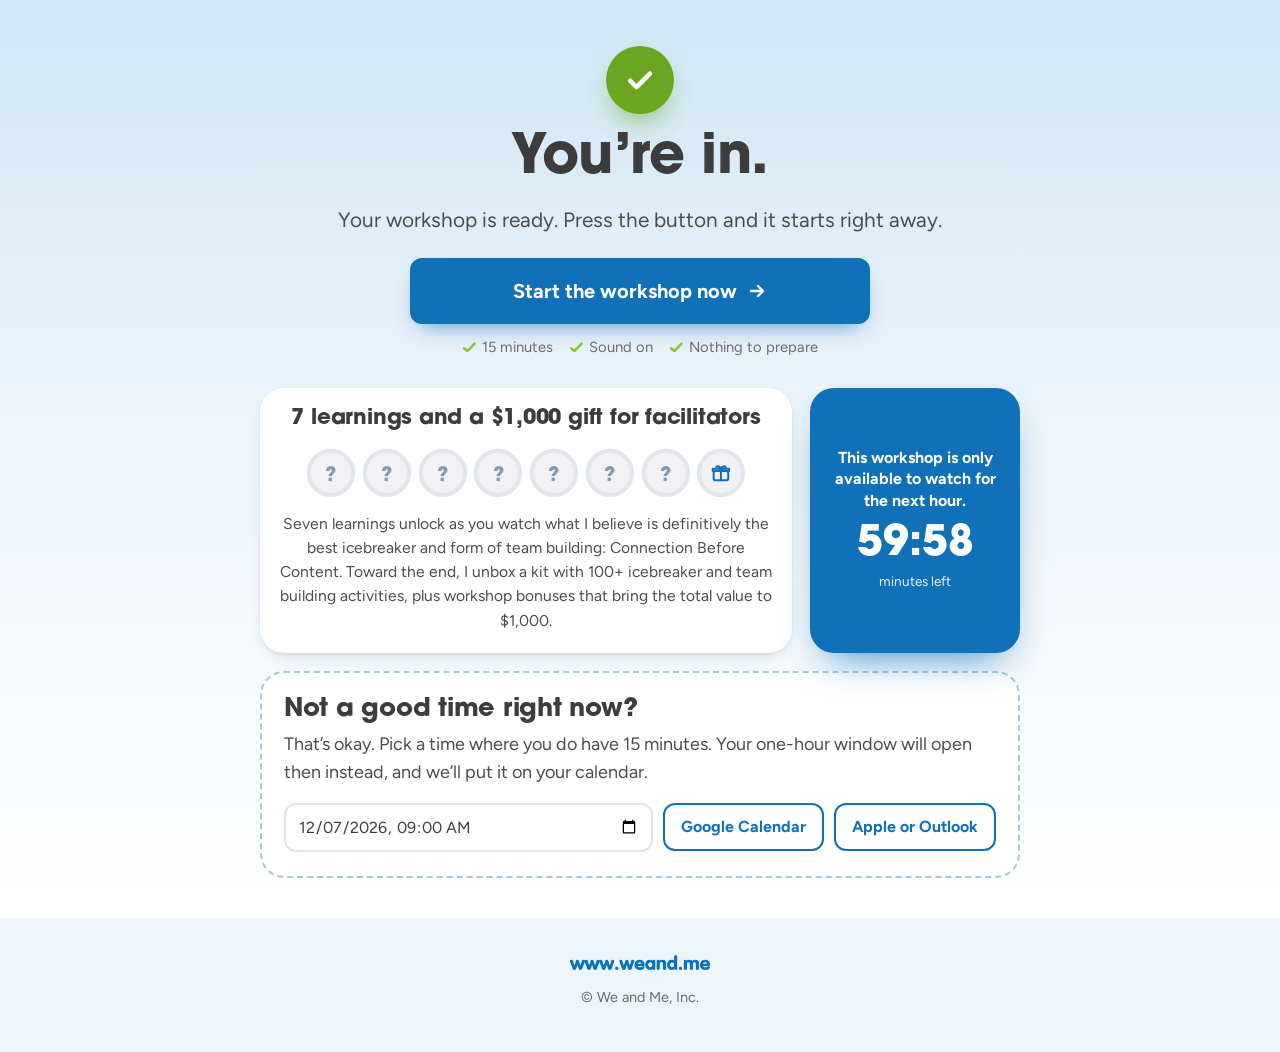
==== confirm.html @ 62248fbf "Bonus timer hidden on page until 11:10; countdown in order panel; confirm copy to $1,000" ====
<!doctype html>
<html lang="en">
<head>
<meta charset="utf-8">
<meta name="viewport" content="width=device-width,initial-scale=1,viewport-fit=cover">
<meta name="robots" content="noindex">
<title>You’re in: Connection Before Content</title>
<link rel="icon" href="assets/master-green-sm.png">
<link rel="preconnect" href="https://fonts.googleapis.com">
<link rel="preconnect" href="https://fonts.gstatic.com" crossorigin>
<link href="https://fonts.googleapis.com/css2?family=Figtree:wght@400;700&display=swap" rel="stylesheet">
<link rel="stylesheet" href="assets/style.css">
</head>
<body>
<div class="watch-bg" style="min-height:100vh">
  <main class="wrap" style="padding-top:36px">
    <div class="confirm">
      <div class="tick"><svg viewBox="0 0 24 24" fill="none" aria-hidden="true"><path d="M5 12.5l4.5 4.5L19 7.5" stroke="#fff" stroke-width="3.2" stroke-linecap="round" stroke-linejoin="round"/></svg></div>
      <h1 id="hi">You’re in.</h1>
      <p class="lede">Your workshop is ready. Press the button and it starts right away.</p>

      <a class="btn big" id="go" href="watch.html">Start the workshop now
        <svg viewBox="0 0 20 20" fill="none" aria-hidden="true"><path d="M4 10h11M11 5l5 5-5 5" stroke="#fff" stroke-width="2.4" stroke-linecap="round" stroke-linejoin="round"/></svg>
      </a>
      <p class="fine" style="justify-content:center">
        <span><img src="assets/plain-green-Checkmark.svg" alt="">15 minutes</span>
        <span><img src="assets/plain-green-Checkmark.svg" alt="">Sound on</span>
        <span><img src="assets/plain-green-Checkmark.svg" alt="">Nothing to prepare</span>
      </p>

      <div class="duo">
      <div class="lpreview">
        <h3>7 learnings and a $1,000 gift for facilitators</h3>
        <div class="licons gifted" aria-hidden="true"><span class="li mystery"><svg class="ring" viewBox="0 0 36 36" aria-hidden="true"><circle cx="18" cy="18" r="16"/></svg><span class="glyph">?</span></span><span class="li mystery"><svg class="ring" viewBox="0 0 36 36" aria-hidden="true"><circle cx="18" cy="18" r="16"/></svg><span class="glyph">?</span></span><span class="li mystery"><svg class="ring" viewBox="0 0 36 36" aria-hidden="true"><circle cx="18" cy="18" r="16"/></svg><span class="glyph">?</span></span><span class="li mystery"><svg class="ring" viewBox="0 0 36 36" aria-hidden="true"><circle cx="18" cy="18" r="16"/></svg><span class="glyph">?</span></span><span class="li mystery"><svg class="ring" viewBox="0 0 36 36" aria-hidden="true"><circle cx="18" cy="18" r="16"/></svg><span class="glyph">?</span></span><span class="li mystery"><svg class="ring" viewBox="0 0 36 36" aria-hidden="true"><circle cx="18" cy="18" r="16"/></svg><span class="glyph">?</span></span><span class="li mystery"><svg class="ring" viewBox="0 0 36 36" aria-hidden="true"><circle cx="18" cy="18" r="16"/></svg><span class="glyph">?</span></span><span class="li gift"><svg class="ring" viewBox="0 0 36 36" aria-hidden="true"><circle cx="18" cy="18" r="16"/></svg><span class="glyph"><svg viewBox="0 0 24 24" fill="none" stroke="currentColor" stroke-width="2.2" stroke-linecap="round" stroke-linejoin="round" aria-hidden="true"><rect x="4" y="10" width="16" height="10" rx="2"/><path d="M3 7.5h18V10H3zM12 7.5V20M12 7.5C10.5 4 7 4 7 6s3 1.5 5 1.5M12 7.5c1.5-3.5 5-3.5 5-1.5s-3 1.5-5 1.5"/></svg></span></span></div>
        <p>Seven learnings unlock as you watch what I believe is definitively the best icebreaker and form of team building: Connection Before Content. Toward the end, I unbox a kit with 100+ icebreaker and team building activities, plus workshop bonuses that bring the total value to $1,000.</p>
      </div>

      <div class="window" id="window">
        <p id="winText">This workshop is only available to watch for the next hour.</p>
        <div class="clock" aria-live="off"><span data-count="watch">60:00</span><small>minutes left</small></div>
      </div>
      </div>

      <div class="later">
        <h3>Not a good time right now?</h3>
        <p>That’s okay. Pick a time where you do have 15 minutes. Your one-hour window will open then instead, and we’ll put it on your calendar.</p>
        <div class="later-row">
          <label for="when" style="position:absolute;width:1px;height:1px;overflow:hidden;clip:rect(0 0 0 0)">When do you want to watch?</label>
          <input id="when" type="datetime-local">
          <a class="btn ghost" id="gcal" target="_blank" rel="noopener" href="#">Google Calendar</a>
          <a class="btn ghost" id="ics" href="#" download="connection-before-content-workshop.ics">Apple or Outlook</a>
        </div>
        <p class="saved" id="saved" hidden></p>
      </div>
    </div>
  </main>
  <footer>
    <img class="url" src="assets/url-blue.png" alt="www.weand.me">
    <p>© We and Me, Inc.</p>
  </footer>
</div>

<script src="assets/config.js"></script>
<script src="assets/funnel.js"></script>
<script>
(function(){
  var LS = WS.LS, $ = function(id){ return document.getElementById(id); };
  if(!LS.get('ws_registered')) LS.set('ws_registered', String(Date.now()));   // someone landed here directly
  var name = LS.get('ws_name');
  if(name) $('hi').textContent = 'You’re in, ' + name.slice(0, 24) + '.';
  var watchUrl = new URL('watch.html' + location.search, location.href).href;
  $('go').href = 'watch.html' + location.search;

  WS.countdown('watch');
  function paintWindow(){
    var start = parseInt(LS.get('ws_window') || '0', 10);
    if(start && start > Date.now()){
      $('winText').textContent = 'Your one-hour window opens ' + new Date(start).toLocaleString([], {weekday:'long', hour:'numeric', minute:'2-digit'}) + '.';
      document.querySelector('#window .clock').hidden = true;
    } else { $('winText').textContent = 'This workshop is only available to watch for the next hour.'; document.querySelector('#window .clock').hidden = false; }
  }
  paintWindow();

  var when = $('when');
  var d = new Date(); d.setDate(d.getDate() + 1); d.setHours(9, 0, 0, 0);
  function local(dt){ var p = function(n){ return ('0' + n).slice(-2); }; return dt.getFullYear() + '-' + p(dt.getMonth() + 1) + '-' + p(dt.getDate()) + 'T' + p(dt.getHours()) + ':' + p(dt.getMinutes()); }
  function utc(dt){ return dt.toISOString().replace(/[-:]/g, '').replace(/\.\d{3}/, ''); }
  when.value = local(d); when.min = local(new Date());
  var title = 'Watch: Connection Before Content workshop (15 min)';
  var details = 'Your free workshop with Chad Littlefield. It’s open for one hour from this time. Press play here: ' + watchUrl;
  function pick(){ var s = new Date(when.value); return isNaN(s) ? d : s; }
  function build(){
    var s = pick(), e = new Date(s.getTime() + 20 * 60000);
    $('gcal').href = 'https://calendar.google.com/calendar/render?action=TEMPLATE&text=' + encodeURIComponent(title) + '&details=' + encodeURIComponent(details) + '&dates=' + utc(s) + '/' + utc(e);
    var ics = ['BEGIN:VCALENDAR', 'VERSION:2.0', 'PRODID:-//We and Me//Workshop//EN', 'BEGIN:VEVENT', 'UID:' + Date.now() + '@workshop.weand.me', 'DTSTAMP:' + utc(new Date()), 'DTSTART:' + utc(s), 'DTEND:' + utc(e), 'SUMMARY:' + title, 'DESCRIPTION:' + details, 'URL:' + watchUrl, 'BEGIN:VALARM', 'TRIGGER:-PT5M', 'ACTION:DISPLAY', 'DESCRIPTION:Workshop', 'END:VALARM', 'END:VEVENT', 'END:VCALENDAR'].join('\r\n');
    $('ics').href = 'data:text/calendar;charset=utf-8,' + encodeURIComponent(ics);
  }
  // choosing a calendar time moves the one-hour window to that time
  function save(){
    var s = pick(); if(s.getTime() <= Date.now()) return;
    LS.set('ws_window', String(s.getTime())); paintWindow();
    $('saved').hidden = false; $('saved').textContent = 'Saved. Your workshop will be open for one hour starting ' + s.toLocaleString([], {weekday:'long', month:'short', day:'numeric', hour:'numeric', minute:'2-digit'}) + '.';
    WS.track('ScheduledLater');
  }
  when.addEventListener('input', build); build();
  $('gcal').addEventListener('click', save); $('ics').addEventListener('click', save);
  WS.track('CompleteRegistration');
})();
</script>
</body>
</html>
---- assets/style.css ----
@font-face{font-family:"ITC Avant Garde Gothic Pro";src:local("ITC Avant Garde Gothic Pro Bold"),local("ITCAvantGardePro-Bold"),url("avantgardebold.woff2") format("woff2");font-weight:700;font-display:swap}

:root{
  --blue:#1071B9;--blue-dark:#0C5C98;--green:#8CC640;--green-dark:#6BA51F;--purple:#903F97;--sky:#58ABDC;
  --ink:#3C3C3C;--text:#4C4C50;--pale-blue:#EDF4FA;--pale-green:#F6FAF0;--pale-purple:#F6F0F7;--pale-gray:#F2F1F3;
  --line:#DCE6EF;--white:#fff;
  --head:"ITC Avant Garde Gothic Pro","Avant Garde","Century Gothic",Figtree,sans-serif;
  --body:Figtree,system-ui,-apple-system,"Segoe UI",sans-serif;
  --r-card:24px;--r-btn:12px;
  --shadow:0 18px 40px -18px rgba(16,65,110,.35),0 2px 6px rgba(16,65,110,.08);
  --shadow-sm:0 8px 20px -12px rgba(16,65,110,.35),0 1px 3px rgba(16,65,110,.08);
}
*{box-sizing:border-box}
html{scroll-behavior:smooth;-webkit-text-size-adjust:100%}
body{margin:0;background:#fff;color:var(--text);font-family:var(--body);font-size:18px;line-height:1.55;-webkit-font-smoothing:antialiased;overflow-x:hidden}
img{max-width:100%;display:block}
h1,h2,h3,h4{font-family:var(--head);font-weight:700;color:var(--ink);margin:0;line-height:1.08;letter-spacing:-.01em;text-wrap:balance}
h1{font-size:clamp(2.1rem,5.4vw,3.5rem)}
h2{font-size:clamp(1.8rem,4vw,2.75rem)}
h3{font-size:clamp(1.3rem,2.4vw,1.6rem)}
p{margin:0}
a{color:var(--blue);font-weight:700}
.wrap{width:100%;max-width:1120px;margin:0 auto;padding:0 20px}
.narrow{max-width:760px}
.sub{font-weight:700;color:var(--green-dark);font-size:1.15rem}
.lede{font-size:clamp(1.1rem,1.9vw,1.3rem);line-height:1.5}
.center{text-align:center}
section{padding:72px 0}
@media(max-width:700px){section{padding:52px 0}}

/* top bar */
.top{display:flex;align-items:center;justify-content:space-between;padding:16px 20px;max-width:1120px;margin:0 auto}
.top img.logo{width:58px;height:58px;filter:drop-shadow(0 4px 8px rgba(16,65,110,.25))}
.pill{display:inline-flex;align-items:center;gap:8px;background:#fff;border:2px solid var(--line);border-radius:999px;padding:6px 14px;font-weight:700;font-size:.92rem;color:var(--ink)}
.pill i{width:9px;height:9px;border-radius:50%;background:var(--green);display:block}

/* buttons */
.btn{display:inline-flex;align-items:center;justify-content:center;gap:10px;font-family:var(--body);font-weight:700;font-size:1.12rem;line-height:1.2;color:#fff;background:var(--blue);border:2px solid var(--blue);border-radius:var(--r-btn);padding:16px 26px;cursor:pointer;text-decoration:none;transition:transform .15s ease,box-shadow .15s ease,background .15s ease;box-shadow:0 10px 22px -10px rgba(16,113,185,.75)}
.btn:hover{background:var(--blue-dark);border-color:var(--blue-dark);transform:translateY(-2px)}
.btn:focus-visible,input:focus-visible,button:focus-visible,summary:focus-visible,a:focus-visible{outline:3px solid var(--sky);outline-offset:3px}
.btn.green{background:var(--green-dark);border-color:var(--green-dark);box-shadow:0 10px 22px -10px rgba(107,165,31,.8)}
.btn.green:hover{background:#5C9019;border-color:#5C9019}
.btn.big{font-size:1.25rem;padding:19px 30px;width:100%}
.btn svg{width:20px;height:20px;flex:none}

/* hero */
.hero{background:linear-gradient(180deg,#CFE6F5 0%,var(--pale-blue) 46%,#fff 100%);padding:0 0 64px;position:relative}
.hero-grid{display:grid;grid-template-columns:1.05fr .95fr;gap:48px;align-items:center;padding-top:28px}
.hero h1 .u{position:relative;white-space:nowrap}
.hero h1 .u::after{content:"";position:absolute;left:-2%;right:-2%;bottom:-.08em;height:.2em;background:url("Single_underline.svg") center/100% 100% no-repeat}
.hero .lede{margin-top:20px;max-width:34em}
.form-card{margin-top:26px;background:#fff;border-radius:var(--r-card);padding:20px;box-shadow:var(--shadow);max-width:520px}
.form-card form{display:grid;gap:12px}
.form-card label{position:absolute;width:1px;height:1px;overflow:hidden;clip:rect(0 0 0 0)}
.form-card input{width:100%;font:400 1.08rem var(--body);color:var(--ink);padding:15px 16px;border:2px solid var(--line);border-radius:var(--r-btn);background:#fff}
.form-card input::placeholder{color:#8A8D94}
.form-card input:focus{border-color:var(--blue);outline:none}
.fine{font-size:.92rem;color:#6A6C73;margin-top:12px;display:flex;flex-wrap:wrap;gap:6px 16px}
.fine span{display:inline-flex;align-items:center;gap:6px}
.fine img{width:14px;height:11px}
.err{color:#B3261E;font-weight:700;font-size:.95rem;min-height:0}

/* hero art */
.art{position:relative;min-height:500px}
.thumb{position:absolute;left:4%;right:6%;top:10px;border-radius:var(--r-card);overflow:hidden;box-shadow:var(--shadow);transform:rotate(-2deg);background:#000;border:6px solid #fff;cursor:pointer;padding:0;display:block;width:90%}
.thumb img{width:100%;aspect-ratio:16/9;object-fit:cover}
.thumb .play{position:absolute;inset:0;margin:auto;width:84px;height:84px;border-radius:50%;background:#fff;display:grid;place-items:center;box-shadow:0 10px 30px rgba(0,0,0,.35)}
.thumb .play::before{content:"";border-left:26px solid var(--blue);border-top:16px solid transparent;border-bottom:16px solid transparent;margin-left:7px}
.thumb .len{position:absolute;right:12px;bottom:12px;background:rgba(0,0,0,.78);color:#fff;font-weight:700;font-size:.85rem;padding:3px 9px;border-radius:8px}
.qcard{position:absolute;width:168px;aspect-ratio:5/7;border-radius:18px;color:#fff;padding:18px 16px;font-family:var(--head);font-weight:700;font-size:.98rem;line-height:1.18;box-shadow:var(--shadow);display:flex;flex-direction:column;justify-content:space-between;transition:transform .35s cubic-bezier(.2,.8,.2,1)}
.qcard small{font-family:var(--body);font-size:.68rem;font-weight:700;opacity:.9}
.qcard.blue{background:var(--blue)}.qcard.green{background:var(--green-dark)}.qcard.purple{background:var(--purple)}
.qcard.c1{left:2%;bottom:0;transform:rotate(-9deg)}
.qcard.c2{left:33%;bottom:-22px;transform:rotate(3deg)}
.qcard.c3{right:3%;bottom:6px;transform:rotate(11deg)}
.art:hover .qcard.c1{transform:rotate(-13deg) translate(-8px,-10px)}
.art:hover .qcard.c2{transform:rotate(2deg) translateY(-16px)}
.art:hover .qcard.c3{transform:rotate(15deg) translate(8px,-10px)}
.stars{position:absolute;right:2%;top:0;width:54px}
@media(max-width:900px){
  .hero-grid{grid-template-columns:1fr;gap:28px;padding-top:8px}
  .art{min-height:0;height:auto;padding-bottom:86%;margin-bottom:18px}
  .thumb{top:0;left:3%;width:94%}
  .qcard{width:29%;font-size:clamp(.62rem,2.6vw,.95rem);padding:10px;border-radius:12px}
  .qcard small{font-size:.5rem}
  .qcard.c1{left:1%}.qcard.c2{left:35%;bottom:-10px}.qcard.c3{right:1%}
  .stars{display:none}
}

/* logos */
.logos{padding:34px 0 10px}
.logos p{font-weight:700;color:var(--ink);text-align:center;font-size:1rem}
.logo-row{display:flex;flex-wrap:wrap;justify-content:center;align-items:center;gap:20px 40px;margin-top:20px}
.logo-row img{height:34px;width:auto;filter:grayscale(1);opacity:.62}
@media(max-width:700px){.logo-row{gap:16px 26px}.logo-row img{height:24px}}

/* big color cards */
.cards3{display:grid;grid-template-columns:repeat(3,1fr);gap:22px;margin-top:36px}
.bigcard{border-radius:var(--r-card);padding:30px 26px 32px;color:#fff;box-shadow:var(--shadow-sm);position:relative;transition:transform .25s ease}
.bigcard:hover{transform:translateY(-6px) rotate(-.6deg)}
.bigcard.blue{background:var(--blue)}.bigcard.green{background:var(--green-dark)}.bigcard.purple{background:var(--purple)}
.bigcard .lab{display:inline-block;font-weight:700;font-size:.9rem;background:rgba(255,255,255,.2);border-radius:999px;padding:4px 12px;margin-bottom:18px}
.bigcard h3{color:#fff;margin-bottom:10px}
.bigcard p{color:#fff;font-size:1.05rem}
@media(max-width:820px){.cards3{grid-template-columns:1fr}}

/* about */
.about{background:var(--pale-blue)}
.about-grid{display:grid;grid-template-columns:.9fr 1.1fr;gap:44px;align-items:center}
.about-grid .photo{border-radius:var(--r-card);overflow:hidden;box-shadow:var(--shadow);transform:rotate(-1.5deg);border:6px solid #fff}
.about-grid .photo img{width:100%;aspect-ratio:4/3;object-fit:cover}
.about p+p{margin-top:14px}
.stat-row{display:flex;flex-wrap:wrap;gap:12px;margin-top:22px}
.stat{background:#fff;border-radius:16px;padding:12px 16px;box-shadow:var(--shadow-sm);font-size:.98rem;line-height:1.3}
.stat b{display:block;font-family:var(--head);color:var(--blue);font-size:1.45rem}
@media(max-width:820px){.about-grid{grid-template-columns:1fr;gap:28px}}

/* quotes */
.quotes{display:grid;grid-template-columns:repeat(3,1fr);gap:22px;margin-top:36px}
.quote{background:#fff;border:2px solid var(--line);border-radius:var(--r-card);padding:26px 24px;display:flex;flex-direction:column;gap:16px}
.quote img{width:34px}
.quote p{font-size:1.05rem;color:var(--ink)}
.quote cite{font-style:normal;font-weight:700;color:var(--ink);font-size:.98rem;margin-top:auto}
.quote cite span{display:block;font-weight:400;color:#6A6C73;font-size:.92rem}
@media(max-width:820px){.quotes{grid-template-columns:1fr}}

/* honest note + closing */
.note-card{background:var(--pale-green);border-radius:var(--r-card);padding:30px 28px;display:flex;gap:20px;align-items:flex-start}
.note-card img{width:44px;flex:none;margin-top:4px}
.closing{background:linear-gradient(180deg,#fff 0%,var(--pale-blue) 100%)}
.closing .btn{margin-top:26px}
footer{padding:34px 20px 44px;text-align:center;font-size:.9rem;color:#6A6C73;background:var(--pale-blue)}
footer img.url{height:22px;margin:0 auto 12px}
footer a{color:#6A6C73;font-weight:400}

/* ---------- watch page ---------- */
.watch-head{padding:6px 0 22px;text-align:center}
.watch-head h1{font-size:clamp(1.6rem,3.6vw,2.5rem)}
.watch-head p{margin-top:10px}
.watch-bg{background:linear-gradient(180deg,#CFE6F5 0%,var(--pale-blue) 420px,#fff 900px)}
.player{position:relative;border-radius:var(--r-card);overflow:hidden;background:#000;box-shadow:var(--shadow);border:6px solid #fff;aspect-ratio:16/9;max-width:960px;margin:0 auto}
.player iframe,.player #yt{position:absolute;inset:0;width:100%;height:100%;border:0}
.player .poster{position:absolute;inset:0;width:100%;height:100%;padding:0;border:0;cursor:pointer;background:#000}
.player .poster img{width:100%;height:100%;object-fit:cover}
.player .poster .play{position:absolute;inset:0;margin:auto;width:96px;height:96px;border-radius:50%;background:#fff;display:grid;place-items:center;box-shadow:0 10px 30px rgba(0,0,0,.4);transition:transform .2s}
.player .poster:hover .play{transform:scale(1.07)}
.player .poster .play::before{content:"";border-left:30px solid var(--blue);border-top:19px solid transparent;border-bottom:19px solid transparent;margin-left:8px}
.player .poster .resume{position:absolute;left:0;right:0;bottom:16px;text-align:center;color:#fff;font-weight:700;text-shadow:0 2px 8px rgba(0,0,0,.7)}

.notes-head{max-width:960px;margin:44px auto 0;display:flex;justify-content:space-between;align-items:flex-end;gap:16px;flex-wrap:wrap}
.notes{max-width:960px;margin:18px auto 0;display:grid;grid-template-columns:repeat(5,1fr);gap:14px;perspective:1200px}
.note{position:relative;aspect-ratio:5/7;transform-style:preserve-3d;transition:transform .8s cubic-bezier(.2,.8,.2,1)}
.note.open{transform:rotateY(180deg)}
.note .face{position:absolute;inset:0;border-radius:18px;backface-visibility:hidden;-webkit-backface-visibility:hidden;padding:16px 14px;display:flex;flex-direction:column}
.note .back{background:repeating-linear-gradient(135deg,#E3EEF7 0 10px,#EDF4FA 10px 20px);border:2px dashed #A9C6DE;align-items:center;justify-content:center;text-align:center;gap:6px;color:#55708A;font-weight:700;font-size:.92rem}
.note .back svg{width:26px;height:26px}
.note .front{transform:rotateY(180deg);color:#fff;box-shadow:var(--shadow-sm);justify-content:space-between}
.note .front.blue{background:var(--blue)}.note .front.green{background:var(--green-dark)}.note .front.purple{background:var(--purple)}
.note .front small{font-weight:700;font-size:.78rem;background:rgba(255,255,255,.2);border-radius:999px;padding:3px 10px;align-self:flex-start}
.note .front p{font-family:var(--head);font-weight:700;font-size:clamp(.86rem,1.35vw,1.02rem);line-height:1.2;color:#fff}
.note .front em{font-style:normal;font-family:var(--body);font-size:.8rem;font-weight:700;opacity:.9}
@media(max-width:860px){
  .notes{display:flex;overflow-x:auto;scroll-snap-type:x mandatory;padding:6px 20px 16px;margin-left:-20px;margin-right:-20px}
  .note{flex:0 0 46%;scroll-snap-align:center}
  .note .front p{font-size:.95rem}
}

/* offer */
.chadline{max-width:820px;margin:64px auto 0;text-align:center}
.chadline img.face{width:92px;height:92px;border-radius:50%;object-fit:cover;object-position:50% 20%;margin:0 auto 18px;border:5px solid #fff;box-shadow:var(--shadow-sm)}
.chadline blockquote{margin:0;font-family:var(--head);font-weight:700;color:var(--ink);font-size:clamp(1.4rem,3vw,2.1rem);line-height:1.2}
.chadline p{margin-top:14px}
@media(max-width:900px){.offer-grid{grid-template-columns:1fr}.buy{position:static}}

.faq{max-width:760px;margin:30px auto 0;display:grid;gap:12px}
.faq details{background:#fff;border:2px solid var(--line);border-radius:18px;padding:0 20px}
.faq summary{cursor:pointer;font-weight:700;color:var(--ink);padding:18px 30px 18px 0;list-style:none;position:relative}
.faq summary::-webkit-details-marker{display:none}
.faq summary::after{content:"+";position:absolute;right:0;top:50%;transform:translateY(-50%);font-size:1.6rem;color:var(--blue);font-weight:400}
.faq details[open] summary::after{content:"−"}
.faq details p{padding:0 0 18px}

.sticky{position:fixed;left:0;right:0;bottom:0;background:#fff;border-top:2px solid var(--line);padding:10px 16px calc(10px + env(safe-area-inset-bottom));display:flex;align-items:center;justify-content:space-between;gap:12px;transform:translateY(110%);transition:transform .4s ease;z-index:25;box-shadow:0 -10px 30px -18px rgba(16,65,110,.5)}
.sticky.show{transform:none}
.sticky div{line-height:1.25;font-size:.95rem}
.sticky div b{display:block;color:var(--ink);font-size:1.02rem}
.sticky .btn{padding:12px 18px;font-size:1rem;white-space:nowrap}
@media(prefers-reduced-motion:reduce){*{animation:none!important;transition:none!important;scroll-behavior:auto!important}}

/* small screen polish */
@media(max-width:700px){
  .art{padding-bottom:76%}
  .logo-row img{height:21px}
  .player{border-width:4px;border-radius:18px}
  .player .poster .play{width:66px;height:66px}
  .player .poster .play::before{border-left-width:21px;border-top-width:13px;border-bottom-width:13px;margin-left:6px}
  .player .poster .resume{bottom:8px;font-size:.85rem}
  .note{flex:0 0 60%}
  .note .front p{font-size:1.02rem}
  .price{flex-direction:column;gap:4px}
  .buy{padding:24px 20px}
  .toast{font-size:.92rem}
  body.has-sticky footer{padding-bottom:110px}
}

.bitem+.bitem{margin-top:12px;padding-top:12px;border-top:1px dashed rgba(144,63,151,.4)}

/* ---------- confirmation page ---------- */
.confirm{max-width:760px;margin:0 auto;text-align:center;padding:10px 0 40px}
.tick{width:84px;height:84px;border-radius:50%;background:var(--green-dark);display:grid;place-items:center;margin:0 auto 22px;box-shadow:0 14px 30px -12px rgba(107,165,31,.9);animation:pop .6s cubic-bezier(.2,1.4,.4,1)}
.tick svg{width:42px;height:42px}
@keyframes pop{from{transform:scale(.3);opacity:0}to{transform:none;opacity:1}}
.confirm .lede{margin-top:14px}
.confirm .btn.big{max-width:460px;margin:28px auto 0}
.steps{display:grid;grid-template-columns:repeat(3,1fr);gap:16px;margin:44px 0 0;text-align:left}
.step{background:#fff;border-radius:var(--r-card);padding:22px 20px;box-shadow:var(--shadow-sm)}
.step .n{display:inline-grid;place-items:center;width:34px;height:34px;border-radius:50%;color:#fff;font-family:var(--head);font-weight:700;margin-bottom:12px}
.step:nth-child(1) .n{background:var(--blue)}.step:nth-child(2) .n{background:var(--green-dark)}.step:nth-child(3) .n{background:var(--purple)}
.step b{display:block;color:var(--ink);margin-bottom:4px}
.step p{font-size:.98rem}
.later{margin:28px auto 0;background:#fff;border:2px dashed #A9C6DE;border-radius:var(--r-card);padding:24px 22px;text-align:left}
.later h3{margin-bottom:6px}
.later-row{display:flex;flex-wrap:wrap;gap:10px;margin-top:16px;align-items:center}
.later-row input{font:400 1rem var(--body);color:var(--ink);padding:12px 12px;border:2px solid var(--line);border-radius:var(--r-btn);flex:1 1 210px;min-width:0}
.btn.ghost{background:#fff;color:var(--blue);box-shadow:none;padding:12px 16px;font-size:1rem}
.btn.ghost:hover{background:var(--pale-blue);color:var(--blue-dark)}
@media(max-width:700px){.steps{grid-template-columns:1fr}}

/* order drawer */
.drawer{position:fixed;top:0;right:0;bottom:0;width:min(430px,100vw);background:#fff;z-index:60;box-shadow:-24px 0 60px -20px rgba(16,65,110,.55);transform:translateX(105%);transition:transform .45s cubic-bezier(.2,.9,.3,1);display:flex;flex-direction:column}
.drawer.open{transform:none}
.drawer header{display:flex;justify-content:space-between;align-items:center;padding:18px 20px;border-bottom:2px solid var(--line)}
.drawer header button{border:0;background:var(--pale-gray);width:36px;height:36px;border-radius:50%;font-size:1.2rem;cursor:pointer;color:var(--ink)}
.drawer .body{padding:18px 20px;overflow:auto;flex:1;display:grid;gap:14px;align-content:start}
.line{display:grid;grid-template-columns:64px 1fr auto;gap:12px;align-items:center}
.line img{border-radius:12px;aspect-ratio:1/1;object-fit:cover}
.line b{color:var(--ink);line-height:1.25;display:block}
.line span{font-size:.9rem;line-height:1.3;display:block}
.line .amt{font-weight:700;color:var(--ink)}
.line .free{color:var(--purple);font-weight:700}
.line .gift{width:64px;height:64px;border-radius:12px;background:var(--pale-purple);display:grid;place-items:center;font-family:var(--head);font-weight:700;color:var(--purple);font-size:1.5rem}
.bump{border:2px dashed var(--green-dark);background:var(--pale-green);border-radius:16px;padding:14px;display:grid;grid-template-columns:26px 1fr auto;gap:10px;align-items:start;cursor:pointer}
.bump input{width:22px;height:22px;margin-top:2px;accent-color:var(--green-dark)}
.bump b{color:var(--ink);display:block;line-height:1.25}
.bump span{font-size:.9rem;line-height:1.3;display:block}
.drawer footer{padding:16px 20px calc(18px + env(safe-area-inset-bottom));border-top:2px solid var(--line);background:#fff;text-align:left}
.total{display:flex;justify-content:space-between;align-items:baseline;margin-bottom:12px;color:var(--ink);font-weight:700}
.total b{font-family:var(--head);font-size:1.7rem}
.drawer footer p{font-size:.88rem;margin-top:10px;text-align:center;color:#6A6C73}
.scrim{display:none}
@media(max-width:700px){.scrim{display:block;position:fixed;inset:0;background:rgba(20,30,40,.45);z-index:55;opacity:0;pointer-events:none;transition:opacity .3s}.scrim.open{opacity:1;pointer-events:auto}}

/* =================== v3 =================== */
.hero{padding-top:34px}
.pill.quiet{border-color:transparent;background:rgba(255,255,255,.75)}
.pill.quiet b{font-variant-numeric:tabular-nums;color:var(--blue)}

/* hero cards that look like real We! Connect Cards: square, solid colour, words top right */
.qcard{width:172px;aspect-ratio:1/1;border-radius:16px;padding:16px;font-size:1.02rem;line-height:1.16;text-align:right;display:block}
.qcard.c1{left:0;bottom:-6px}
.qcard.c2{left:34%;bottom:-30px}
.qcard.c3{right:0;bottom:-2px}
@media(max-width:900px){.qcard{width:30%;padding:9px;font-size:clamp(.6rem,2.7vw,.95rem);border-radius:10px}}

/* social proof under the form */
.proof{display:flex;align-items:center;gap:14px;margin-top:20px;max-width:520px}
.faces{display:flex;flex:none}
.faces img{width:40px;height:40px;border-radius:50%;object-fit:cover;border:3px solid #fff;margin-left:-12px;box-shadow:0 2px 6px rgba(16,65,110,.2)}
.faces img:first-child{margin-left:0}
.proof b{display:block;color:var(--ink);font-size:.98rem;line-height:1.3}
.proof span{font-size:.92rem;line-height:1.3}
.stars5{color:var(--green);letter-spacing:2px;font-size:1rem;display:block;line-height:1}

/* logo marquee */
.logos{padding:38px 0 14px;overflow:hidden}
.marquee{margin-top:22px;overflow:hidden;-webkit-mask-image:linear-gradient(90deg,transparent,#000 10%,#000 90%,transparent);mask-image:linear-gradient(90deg,transparent,#000 10%,#000 90%,transparent)}
.track-m{display:flex;width:max-content;animation:slide 48s linear infinite}
.track-m div{display:flex;align-items:center;gap:56px;padding-right:56px}
.track-m img{height:36px;width:auto;max-width:150px;object-fit:contain;filter:grayscale(1);opacity:.6}
.marquee:hover .track-m{animation-play-state:paused}
@keyframes slide{to{transform:translateX(-50%)}}
@media(max-width:700px){.track-m img{height:26px;max-width:110px}.track-m div{gap:36px;padding-right:36px}}

/* Forbes */
.forbes{margin:24px 0 0;background:#fff;border-radius:18px;padding:18px 20px;box-shadow:var(--shadow-sm);display:flex;gap:18px;align-items:center}
.forbes img{width:96px;flex:none;filter:grayscale(1) brightness(.35)}
.forbes blockquote{margin:0;font-weight:700;color:var(--ink);font-size:1.05rem;line-height:1.35}
@media(max-width:520px){.forbes{flex-direction:column;align-items:flex-start;gap:10px}}

/* wall of love: falling hearts band + testimonial wall */
.love{padding-top:0}
.heartband{position:relative;height:300px;overflow:hidden;background:linear-gradient(180deg,#fff 0%,var(--pale-purple) 100%);cursor:pointer}
.heartband canvas{position:absolute;inset:0;width:100%;height:100%;display:block}
.heartband-in{position:absolute;left:50%;top:44%;transform:translate(-50%,-50%);width:min(760px,calc(100% - 32px));text-align:center;pointer-events:none}
.heartband-in h2{margin-top:8px;text-shadow:0 0 18px #fff,0 0 8px #fff}
.lovewall{columns:3 300px;column-gap:18px;margin-top:-30px;position:relative}
.lv{break-inside:avoid;margin:0 0 18px;background:#fff;border-radius:var(--r-card);padding:22px 22px 18px;box-shadow:var(--shadow-sm);border-top:6px solid var(--blue);opacity:0;transform:translateY(24px);transition:opacity .6s ease,transform .6s cubic-bezier(.2,.8,.2,1)}
.lv.in{opacity:1;transform:none}
.lv.green{border-top-color:var(--green-dark)}.lv.purple{border-top-color:var(--purple)}
.lv .h svg{width:22px;height:22px;fill:var(--purple)}
.lv.blue .h svg{fill:var(--blue)}.lv.green .h svg{fill:var(--green-dark)}
.lv p{margin-top:8px;color:var(--ink);font-size:1.02rem;line-height:1.5}
.lv figcaption{display:flex;gap:12px;align-items:center;margin-top:16px;font-size:.88rem;line-height:1.3}
.lv figcaption img,.lv .ini{width:44px;height:44px;border-radius:50%;object-fit:cover;flex:none}
.lv .ini{display:grid;place-items:center;color:#fff;font-weight:700;font-size:.95rem}
.lv .ini.blue{background:var(--blue)}.lv .ini.green{background:var(--green-dark)}.lv .ini.purple{background:var(--purple)}
.lv figcaption b{display:block;color:var(--ink);font-size:.98rem}

/* confirmation: the real one-hour window */
.window{margin:28px auto 0;background:var(--blue);color:#fff;border-radius:var(--r-card);padding:22px 24px;display:flex;align-items:center;justify-content:space-between;gap:18px;text-align:left;box-shadow:0 18px 40px -18px rgba(16,113,185,.9)}
.window p{font-weight:700;font-size:1.15rem;line-height:1.35}
.clock{text-align:center;flex:none}
.clock span{display:block;font-family:var(--head);font-size:2.2rem;line-height:1;font-variant-numeric:tabular-nums}
.clock small{font-size:.85rem;opacity:.9}
.saved{margin-top:12px;background:var(--pale-green);border-radius:12px;padding:10px 12px;font-size:.95rem;color:var(--ink)}
@media(max-width:560px){.window{flex-direction:column;text-align:center}}

/* watch room */
.room-wrap{max-width:1000px}
.player{max-width:none}
.shield{position:absolute;inset:0;z-index:2;cursor:pointer}
.player .poster{z-index:3}
.ctrl{display:flex;align-items:center;gap:6px;margin:12px 0 0;background:#fff;border-radius:16px;padding:8px 14px;box-shadow:var(--shadow-sm)}
.ctrl button{border:0;background:none;color:var(--ink);width:40px;height:40px;border-radius:10px;display:grid;place-items:center;cursor:pointer;position:relative;padding:0}
.ctrl button:hover{background:var(--pale-blue);color:var(--blue)}
.ctrl svg{width:24px;height:24px}
#cBack span{position:absolute;font-size:.55rem;font-weight:700;top:52%;left:50%;transform:translate(-50%,-50%)}
.ctrl .i-pause,.ctrl.playing .i-play{display:none}
.ctrl.playing .i-pause{display:block}
.ctrl .m,.ctrl.muted .w{display:none}.ctrl.muted .m{display:inline}
.ctrl .bar{flex:1;height:6px;border-radius:99px;background:var(--pale-gray);margin:0 10px;overflow:hidden}
.ctrl .bar i{display:block;height:100%;width:0;background:var(--blue);border-radius:99px;transition:width .5s linear}
.ctrl .time{font-weight:700;font-size:.92rem;color:var(--ink);font-variant-numeric:tabular-nums;white-space:nowrap}

/* offer bar under the video */
.kitbar{display:none;margin-top:14px;background:var(--ink);color:#fff;border-radius:20px;padding:12px 12px 12px 12px;align-items:center;gap:16px;box-shadow:0 20px 40px -18px rgba(0,0,0,.6)}
.kitbar.show{display:flex}
.kitbar.show.anim{animation:rise .7s cubic-bezier(.2,1.2,.4,1)}
.kitbar img{width:64px;height:64px;border-radius:12px;object-fit:cover;flex:none;background:#fff}
.kb-text{flex:1;line-height:1.3}
.kb-text>b{display:block;font-family:var(--head);font-size:1.15rem}
.kb-live{font-size:.95rem;opacity:.92}
.kb-live b{font-variant-numeric:tabular-nums;color:var(--green)}
.kitbar .btn{flex:none;padding:14px 22px;animation:nudge 3s ease-in-out 1.2s 3}
@keyframes nudge{0%,80%,100%{transform:none}86%{transform:scale(1.06)}92%{transform:scale(.98)}}
@keyframes rise{from{opacity:0;transform:translateY(30px)}to{opacity:1;transform:none}}
@media(max-width:620px){.kitbar{flex-wrap:wrap}.kitbar .btn{width:100%}.kb-text>b{font-size:1rem}}

/* learnings unlocked */
.learn{padding:40px 0 0}
.learn-top{display:flex;justify-content:space-between;align-items:flex-end;gap:12px;flex-wrap:wrap}
.learn-top h2{font-size:clamp(1.4rem,3vw,2rem);margin-top:6px}
.lnext{font-weight:700;color:var(--purple);font-size:.98rem}
.lsegs{display:grid;grid-template-columns:repeat(7,1fr);gap:6px;margin-top:16px}
.lseg{height:12px;border-radius:99px;background:var(--pale-gray);overflow:hidden}
.lseg i{display:block;height:100%;width:0;background:linear-gradient(90deg,var(--green),var(--green-dark));border-radius:99px;transition:width .5s linear}
.lcards{display:grid;grid-template-columns:repeat(7,1fr);gap:8px;margin-top:12px}
.lcard{background:#fff;border:2px dashed #C9D6E2;border-radius:16px;padding:12px 10px;font-size:.86rem;line-height:1.25;color:#6A6C73;display:flex;flex-direction:column;gap:6px;transition:all .5s}
.lcard .ic{width:30px;height:30px;border-radius:50%;display:grid;place-items:center;background:var(--pale-gray);color:#8A97A5}
.lcard .ic svg{width:16px;height:16px}
.lcard b{color:var(--ink);font-weight:700;filter:blur(.0px)}
.lcard small{font-weight:700;font-size:.78rem;margin-top:auto}
.lcard.cur{border-style:solid;border-color:var(--purple);background:var(--pale-purple)}
.lcard.cur small{color:var(--purple)}
.lcard.open{border-style:solid;border-color:var(--green-dark);background:var(--pale-green)}
.lcard.open.anim{animation:pop .5s cubic-bezier(.2,1.4,.4,1)}
.lcard.open .ic{background:var(--green-dark);color:#fff}
.lcard.open small{color:var(--green-dark)}
@media(max-width:860px){
  .lcards{grid-template-columns:none;grid-auto-flow:column;grid-auto-columns:42%;overflow-x:auto;scroll-snap-type:x mandatory;padding:4px 20px 14px;margin:12px -20px 0}
  .lcard{scroll-snap-align:start}
}
.notes-head{max-width:none}
.notes{max-width:none}

/* closed state */
.closed .confirm{padding:60px 0 80px}

/* offer section */
.offer{display:none;padding-top:64px}
.offer.show{display:block}
.offer.show.anim{animation:rise .8s cubic-bezier(.2,.8,.2,1)}
.kit-hero{position:relative;border-radius:32px;overflow:hidden;box-shadow:var(--shadow)}
.kit-hero img{width:100%;aspect-ratio:16/8;object-fit:cover}
.kit-hero-card{position:absolute;left:28px;top:28px;max-width:420px;background:#fff;border-radius:var(--r-card);padding:24px 26px;box-shadow:var(--shadow)}
.kit-hero-card h2{margin:6px 0 10px;font-size:clamp(1.8rem,3.6vw,2.6rem)}
@media(max-width:760px){.kit-hero{border-radius:22px;overflow:visible;box-shadow:none}.kit-hero img{border-radius:22px;aspect-ratio:4/3}.kit-hero-card{position:relative;left:auto;bottom:auto;margin:-40px 14px 0;max-width:none}}

.stack-wrap{max-width:720px;margin:-60px auto 0;position:relative;z-index:2}
@media(max-width:760px){.stack-wrap{margin-top:26px}}
.stack{background:#fff;border-radius:28px;box-shadow:0 30px 60px -24px rgba(16,65,110,.45),0 2px 6px rgba(16,65,110,.08);padding:28px 28px 26px;border:3px solid var(--green-dark)}
.stack-head{display:flex;justify-content:space-between;align-items:center;gap:12px;flex-wrap:wrap;margin-bottom:10px}
.tag-live{background:var(--purple);color:#fff;font-weight:700;font-size:.92rem;border-radius:999px;padding:6px 14px}
.tag-live b{font-variant-numeric:tabular-nums}
.srow{display:grid;grid-template-columns:64px 1fr auto;gap:14px;align-items:center;padding:14px 0;border-bottom:1px solid var(--line)}
.srow img{width:64px;height:64px;border-radius:12px;object-fit:cover;background:var(--pale-gray)}
.srow b{display:block;color:var(--ink);line-height:1.25}
.srow span{display:block;font-size:.92rem;line-height:1.35}
.srow .btag{display:inline-block;background:var(--pale-purple);color:var(--purple);font-weight:700;font-size:.78rem;border-radius:999px;padding:1px 9px;margin:4px 0 2px}
.srow .val{font-weight:700;color:var(--ink);font-family:var(--head);font-size:1.15rem}
.stack-total{display:flex;justify-content:space-between;align-items:baseline;padding:16px 0 4px;font-weight:700;color:var(--ink)}
.stack-total s{font-family:var(--head);font-size:1.6rem;color:#8A8D94;text-decoration-thickness:3px;text-decoration-color:var(--purple)}
.now{text-align:center;margin:10px 0 18px}
.now p{font-weight:700;color:var(--green-dark);font-size:1.15rem}
.now b{display:block;font-family:var(--head);font-size:clamp(3rem,8vw,4.4rem);color:var(--ink);line-height:1;margin-top:4px}
.seal-row{display:flex;gap:16px;align-items:center;margin-top:20px;background:var(--pale-green);border-radius:18px;padding:14px 16px}
.seal-row img{width:72px;flex:none}
.seal-row p{font-size:.98rem}
.seal-row b{color:var(--ink)}
body.bonus-expired .srow.bonus{opacity:.45}
body.bonus-expired .srow.bonus .val{text-decoration:line-through}
body.bonus-expired .srow.bonus .btag::after{content:", expired"}
body.bonus-expired .tag-live{background:var(--pale-gray);color:var(--text)}
@media(max-width:520px){.stack{padding:22px 18px}.srow{grid-template-columns:52px 1fr auto;gap:10px}.srow img{width:52px;height:52px}.seal-row img{width:56px}}

.chadline{margin-top:72px}
.chadline .by{font-weight:700;color:var(--green-dark);margin-top:12px}

.inbox{margin-top:80px}
.inbox-grid{display:grid;grid-template-columns:1.05fr .95fr;gap:40px;align-items:center;margin-top:34px}
.gallery .main{border-radius:var(--r-card);overflow:hidden;box-shadow:var(--shadow);background:var(--pale-gray)}
.gallery .main img{width:100%;aspect-ratio:1/1;object-fit:cover}
.thumbs{display:grid;grid-template-columns:repeat(5,1fr);gap:10px;margin-top:12px}
.thumbs button{padding:0;border:3px solid transparent;border-radius:14px;overflow:hidden;cursor:pointer;background:none}
.thumbs button[aria-pressed=true]{border-color:var(--blue)}
.thumbs img{aspect-ratio:1/1;object-fit:cover;width:100%}
.inlist{list-style:none;margin:0;padding:0;display:grid;gap:14px}
.inlist li{display:flex;gap:14px;background:#fff;border-radius:18px;padding:16px 18px;box-shadow:var(--shadow-sm);line-height:1.4;font-size:1rem}
.inlist b{display:block;color:var(--ink);font-size:1.05rem}
.dot{width:14px;height:14px;border-radius:4px;flex:none;margin-top:5px}
.dot.blue{background:var(--blue)}.dot.green{background:var(--green-dark)}.dot.purple{background:var(--purple)}
@media(max-width:860px){.inbox-grid{grid-template-columns:1fr}}

.guarantee-band{margin-top:72px;display:flex;gap:24px;align-items:center;background:var(--pale-green);border-radius:28px;padding:28px 30px}
.guarantee-band img{width:120px;flex:none}
.guarantee-band p{margin-top:8px}
@media(max-width:600px){.guarantee-band{flex-direction:column;text-align:center;padding:24px 20px}}

.sticky div span{font-size:.9rem}
.sticky div span b{font-variant-numeric:tabular-nums;color:var(--purple)}

/* drawer steps */
.dstep{display:flex;flex-direction:column;flex:1;min-height:0}
.dstep[hidden]{display:none}
.line.gone{opacity:.45}
.line .free{color:var(--purple);font-weight:700}
.dseal{display:flex;gap:12px;align-items:center;background:var(--pale-green);border-radius:16px;padding:12px 14px;font-size:.95rem}
.dseal img{width:48px;flex:none}
.dseal b{color:var(--ink)}
.oto-tag{display:inline-block;background:var(--purple);color:#fff;font-weight:700;font-size:.85rem;border-radius:999px;padding:4px 12px;justify-self:start}
.oto-h{font-size:1.5rem}
.oto-img{border-radius:18px;width:100%;aspect-ratio:16/10;object-fit:cover}
.oto-p{font-size:1rem}
.oto-p b{color:var(--ink)}
.oto-list{list-style:none;margin:0;padding:0;display:grid;gap:8px}
.oto-list li{display:flex;gap:10px;align-items:center;font-weight:700;color:var(--ink);font-size:.98rem}
.oto-list img{width:18px}
.oto-small{font-size:.9rem;color:#6A6C73}
.nothanks{display:block;text-align:center;margin-top:12px;font-size:.95rem;color:#6A6C73;font-weight:400;text-decoration:underline}
[hidden]{display:none!important}

/* =================== v4 =================== */
/* stronger subtitles: a soft green pill with hand-drawn stars */
.sub{display:inline-flex;align-items:center;gap:8px;font-weight:700;color:var(--green-dark);font-size:1.02rem;line-height:1.2;background:#EAF4DC;border-radius:999px;padding:7px 15px 7px 11px}
.sub::before{content:"";width:18px;height:18px;flex:none;background:url("green-stars.svg") center/contain no-repeat}
.center .sub,.heartband-in .sub{margin-left:auto;margin-right:auto}

/* watch room: video + sidebar */
.room-wrap{max-width:1280px}
.room{display:grid;grid-template-columns:minmax(0,1fr) 340px;gap:22px;align-items:start}
.side{display:grid;gap:14px;position:sticky;top:14px}
@media(max-width:1000px){.room{grid-template-columns:1fr}.side{position:static}}

.speed{display:flex;gap:2px;background:var(--pale-gray);border-radius:10px;padding:3px;margin-left:6px}
.speed button{width:auto!important;height:30px!important;padding:0 9px!important;font:700 .85rem var(--body);color:var(--text);border-radius:8px!important}
.speed button[aria-pressed=true]{background:#fff;color:var(--blue);box-shadow:0 1px 3px rgba(0,0,0,.15)}
@media(max-width:560px){.ctrl{flex-wrap:wrap;row-gap:6px}.ctrl .bar{order:5;flex-basis:100%;margin:2px 0 4px}}
.preview-tag{background:#FFF6D6;border-color:#F0D98A}
body.preview .ctrl .bar{height:12px;cursor:pointer;overflow:visible;position:relative;touch-action:none}
.scrub-dot{display:none}
body.preview .scrub-dot{display:block;position:absolute;top:50%;width:18px;height:18px;margin:-9px 0 0 -9px;border-radius:50%;background:var(--blue);border:3px solid #fff;box-shadow:0 1px 4px rgba(0,0,0,.3);left:var(--p,0);pointer-events:none}

/* progress card: seven small icons, lock to check */
.progress-card{background:#fff;border-radius:var(--r-card);box-shadow:var(--shadow-sm);padding:18px 18px 16px}
.progress-card h3{font-size:1.2rem}
.licons{display:grid;grid-template-columns:repeat(7,1fr);gap:6px;margin-top:14px}
.li{position:relative;aspect-ratio:1/1;display:grid;place-items:center;color:#9AA6B2}
.li .ring{position:absolute;inset:0;width:100%;height:100%;transform:rotate(-90deg)}
.li .ring circle{fill:var(--pale-gray);stroke:#E1E6EB;stroke-width:3}
.li .ring .arc{fill:none;stroke:var(--green);stroke-width:3.4;stroke-linecap:round;stroke-dasharray:0 101;transition:stroke-dasharray .5s linear}
.li .glyph{position:relative;width:44%;height:44%;display:grid;place-items:center}
.li .glyph svg{width:100%;height:100%}
.li.cur{color:var(--purple)}
.li.done{color:#fff}
.li.done .ring circle{fill:var(--green-dark);stroke:var(--green-dark)}
.lnow{margin-top:12px;font-size:.92rem;font-weight:700;color:var(--purple)}

/* the kit card in the sidebar */
.kitcard{display:none;background:#fff;border-radius:var(--r-card);padding:16px;box-shadow:0 26px 50px -20px rgba(16,65,110,.6),0 0 0 3px var(--green-dark)}
.kitcard.show{display:block}
.kitcard.show.anim{animation:pinIn .7s cubic-bezier(.2,1.3,.4,1)}
@keyframes pinIn{from{opacity:0;transform:translateY(-18px) scale(.94)}to{opacity:1;transform:none}}
.kc-live{display:inline-flex;align-items:center;gap:7px;background:var(--pale-purple);color:var(--purple);border-radius:999px;padding:3px 12px;font-weight:700;font-size:.85rem}
.kc-live i{width:8px;height:8px;border-radius:50%;background:var(--purple);animation:blink 1.6s infinite}
@keyframes blink{50%{opacity:.25}}
.kc-img{border-radius:16px;margin:12px 0;aspect-ratio:16/10;object-fit:cover;width:100%}
.kitcard h3{font-size:1.4rem}
.kc-sub{font-size:.95rem;margin-top:4px}
.kc-bonus{margin-top:14px;border:2px dashed var(--purple);background:var(--pale-purple);border-radius:16px;padding:12px 14px}
.kc-lab{display:block;color:var(--purple);font-size:.9rem;margin-bottom:8px}
.kc-item{display:flex;gap:10px;align-items:center;font-weight:700;color:var(--ink);font-size:.92rem;line-height:1.25}
.kc-item+.kc-item{margin-top:8px;padding-top:8px;border-top:1px dashed rgba(144,63,151,.35)}
.kc-item img{width:44px;height:44px;border-radius:10px;object-fit:cover;flex:none;background:#fff}
.kc-item::before{content:"+";color:var(--purple);font-family:var(--head);font-size:1.2rem;order:-1}
.kc-item em{display:block;font-style:normal;font-weight:400;color:var(--text);font-size:.85rem}
.kc-exp{margin-top:10px;font-size:.9rem;font-weight:700;color:var(--purple)}
.kc-exp b{font-variant-numeric:tabular-nums}
.kc-price{display:flex;align-items:baseline;gap:10px;margin:14px 0 10px}
.kc-price b{font-family:var(--head);font-size:2.2rem;color:var(--ink);line-height:1}
.kc-price span{font-size:.9rem}
.kitcard .btn{font-size:1.15rem;padding:15px 20px}
.kc-more{display:block;text-align:center;margin-top:10px;font-size:.92rem}
body.bonus-expired .kc-bonus{opacity:.5;border-color:#B9B9BF;background:var(--pale-gray)}
body.bonus-expired .kc-exp{color:var(--text)}
@media(max-width:1000px){.kitcard{order:-1}}

/* seven flip cards */
.notes-head h2{font-size:clamp(1.4rem,3vw,2rem);margin-top:8px}
.ncount{font-weight:700;color:var(--ink)}
.notes.seven{grid-template-columns:repeat(7,1fr);gap:12px}
.notes.seven .note{aspect-ratio:1/1.25}
.note .back .q{font-family:var(--head);font-size:2.6rem;color:#7F9AB3;line-height:1}
.note.open.anim{animation:none}
.notes.seven .note .front{padding:12px}
.notes.seven .note .front p{font-size:clamp(.78rem,1.05vw,.95rem)}
.notes.seven .note .front small{font-size:.72rem}
@media(max-width:1100px){.notes.seven{display:flex;overflow-x:auto;scroll-snap-type:x mandatory;padding:6px 20px 16px;margin-left:-20px;margin-right:-20px}.notes.seven .note{flex:0 0 200px;scroll-snap-align:start}.notes.seven .note .front p{font-size:.98rem}}

/* peek inside the kit */
.peek{padding:64px 0 10px}
.peek h2{margin-top:10px}
.hotspots{position:relative;margin-top:26px;border-radius:28px;overflow:visible}
.hotspots>img{width:100%;border-radius:28px;box-shadow:var(--shadow)}
.spot{position:absolute;width:0;height:0;border:0;padding:0;background:none;cursor:pointer;z-index:2}
.spot.open{z-index:5}
.dotp{position:absolute;left:-17px;top:-17px;width:34px;height:34px;border-radius:50%;background:var(--blue);color:#fff;font:700 1.3rem/34px var(--body);text-align:center;box-shadow:0 0 0 6px rgba(16,113,185,.25),0 6px 16px rgba(0,0,0,.25);animation:pulse 2.4s ease-in-out infinite;transition:transform .2s}
.spot.open .dotp{transform:rotate(45deg) scale(1.08);animation:none}
@keyframes pulse{0%,100%{box-shadow:0 0 0 4px rgba(16,113,185,.28),0 6px 16px rgba(0,0,0,.25)}50%{box-shadow:0 0 0 12px rgba(16,113,185,0),0 6px 16px rgba(0,0,0,.25)}}
.tip{position:absolute;left:24px;top:-20px;width:250px;background:#fff;border-radius:16px;padding:14px 16px;box-shadow:0 18px 40px -10px rgba(16,65,110,.5);text-align:left;font:400 .95rem/1.4 var(--body);color:var(--text);opacity:0;pointer-events:none;transform:translateY(6px);transition:opacity .2s,transform .2s}
.tip b{display:block;font-family:var(--head);color:var(--ink);font-size:1.05rem;margin-bottom:4px}
.tip.left{left:auto;right:24px}
.tip.up{top:auto;bottom:-20px}
.spot.open .tip{opacity:1;transform:none;pointer-events:auto}
@media(max-width:700px){.dotp{left:-13px;top:-13px;width:26px;height:26px;line-height:26px;font-size:1.05rem}.tip{width:190px;font-size:.85rem;padding:10px 12px}.hotspots>img,.hotspots{border-radius:18px}}

/* offer: title above the photo, like the shop */
.kit-title{max-width:760px;margin:0 auto}
.kit-title h2{margin:12px 0 10px;font-size:clamp(2rem,4.4vw,3rem)}
.kit-photo{margin-top:28px}
.kit-photo img{width:100%;border-radius:32px;box-shadow:var(--shadow);aspect-ratio:2000/1490;object-fit:cover}
@media(max-width:700px){.kit-photo img{border-radius:20px}}
.stack-wrap{margin-top:-70px}
@media(max-width:760px){.stack-wrap{margin-top:24px}}
.scol{display:flex;justify-content:space-between;font-weight:700;font-size:.85rem;color:#6A6C73;padding:10px 0 4px;border-bottom:2px solid var(--line)}
.srow .btag{display:inline-block;margin:0 0 4px}
.stack-total{border-top:2px solid var(--ink);margin-top:2px;padding-top:14px}
.stack-total b{font-family:var(--head);font-size:1.6rem;color:var(--ink)}
.badges{display:grid;grid-template-columns:1fr 1fr;gap:12px;margin-top:20px}
.badge{display:flex;gap:12px;align-items:center;border-radius:18px;padding:14px;font-size:.92rem;line-height:1.4}
.badge img{width:64px;flex:none}
.badge b{color:var(--ink)}
.badge.blue{background:var(--pale-blue)}
.badge.green{background:var(--pale-green)}
@media(max-width:620px){.badges{grid-template-columns:1fr}}
.seal-row,.guarantee-band{display:none}

/* order panel bonuses: dotted box */
.dbonus{border:2px dashed var(--purple);background:var(--pale-purple);border-radius:16px;padding:12px;display:grid;gap:10px}
.dbonus:empty{display:none}
.dbonus .line img{width:64px;height:64px}

/* one-time offer image: show the whole kit */
.oto-img{aspect-ratio:auto;height:auto;object-fit:contain;background:#fff}

/* Forbes band on the sign-up page */
.forbes-band{position:relative;overflow:hidden;background:radial-gradient(ellipse at 50% 45%,#F3F8FC 0%,#D6E9F6 55%,#A9D1EE 100%);padding:64px 20px;text-align:center}
.forbes-band::before,.forbes-band::after{content:"";position:absolute;background:#fff;border-radius:28px}
.forbes-band::before{width:190px;height:190px;right:9%;top:-40px;transform:rotate(20deg)}
.forbes-band::after{width:170px;height:200px;right:-50px;top:40%;transform:rotate(-14deg)}
.forbes-band blockquote{position:relative;z-index:1;margin:0 auto;max-width:760px;font-size:clamp(1.25rem,2.6vw,1.75rem);line-height:1.4;color:var(--ink)}
.forbes-band blockquote b{font-weight:700}
.forbes-band img{position:relative;z-index:1;width:150px;margin:22px auto 0;filter:grayscale(1) brightness(.35)}
@media(max-width:700px){.forbes-band::before{width:110px;height:110px;right:-30px}.forbes-band::after{display:none}}

/* confirmation: preview of the seven learnings */
.lpreview{margin:36px auto 0;background:#fff;border-radius:var(--r-card);box-shadow:var(--shadow-sm);padding:24px 22px;text-align:center}
.lpreview h3{font-size:1.35rem}
.lpreview .licons{max-width:440px;margin:16px auto 0}
.lpreview .li.mystery .glyph{font-family:var(--head);font-size:1.2rem;color:#7F9AB3}
.lpreview p{margin-top:14px;font-size:.98rem}

/* ---------- v5 ---------- */
/* learnings live on the video bar: a lock at each learning's moment, a check once passed */
.ctrl .bar{position:relative;height:8px;overflow:visible}
.ctrl .bar i{position:relative;z-index:0}
.locks{position:absolute;inset:0;pointer-events:none;z-index:1}
.lk{position:absolute;top:50%;width:24px;height:24px;margin:-12px 0 0 -12px;border-radius:50%;background:#fff;border:2px solid #C3D3E2;color:#6E8AA5;display:grid;place-items:center;box-shadow:0 1px 4px rgba(16,65,110,.18)}
.lk svg{width:13px;height:13px}
.lk.cur{border-color:var(--blue);color:var(--blue)}
.lk.done{background:var(--green-dark);border-color:#fff;color:#fff}
.lk.anim{animation:pop .5s cubic-bezier(.2,1.6,.4,1)}
.scrub-dot{z-index:2}
.ctrl{padding-top:12px;padding-bottom:12px}
@media(max-width:560px){.ctrl .bar{margin:12px 2px 10px}}
.ntip{margin-top:6px;font-size:.95rem}

/* no empty sidebar before the kit appears: video is centred, then the kit slides in beside it */
.side{display:none}
.room{grid-template-columns:minmax(0,1fr);max-width:1000px;margin:0 auto}
body.revealed .room{grid-template-columns:minmax(0,1fr) 340px;max-width:none}
body.revealed .side{display:grid}
.watch-head{max-width:1000px;margin-left:auto;margin-right:auto}
body.revealed .watch-head{max-width:none}
@media(max-width:1000px){body.revealed .room{grid-template-columns:1fr}}

/* flip cards: label on one line, text starts below it and never runs into it */
.note .front{justify-content:flex-start;gap:10px}
.note .front small{white-space:nowrap;border-radius:8px;max-width:100%;overflow:hidden}
.note .front em{margin-top:auto}

/* kit dots: white with a blue plus so they stand out on blue products; slow, calm pulse */
.dotp{left:-20px;top:-20px;width:40px;height:40px;font-size:1.5rem;background:#fff;color:var(--blue);border:3px solid var(--blue);line-height:34px;box-shadow:0 4px 14px rgba(0,0,0,.35);animation:calm 4s ease-in-out infinite}
@keyframes calm{0%,100%{box-shadow:0 0 0 0 rgba(255,255,255,.85),0 4px 14px rgba(0,0,0,.35)}50%{box-shadow:0 0 0 12px rgba(255,255,255,0),0 4px 14px rgba(0,0,0,.35)}}
.spot.open .dotp{background:var(--blue);color:#fff;border-color:#fff}
.tip{transition:none}
.spot.open .tip{transition:opacity .18s,transform .18s}
@media(max-width:700px){.dotp{left:-15px;top:-15px;width:30px;height:30px;font-size:1.15rem;line-height:24px}}

/* order panel: masterclass line, upgrade value */
.line.incl .free{color:var(--green-dark)}
#drawerIncl:empty{display:none}
.oto-total{align-items:flex-end}
.oto-prices{display:flex;flex-direction:column;align-items:flex-end;line-height:1.1}
.oto-prices small{font-size:1.05rem;font-weight:700;color:var(--text);margin-bottom:2px}
.oto-prices s{color:#6E6E74;text-decoration-thickness:2px}
@media(max-width:560px){.lk{width:20px;height:20px;margin:-10px 0 0 -10px}.lk svg{width:11px;height:11px}}

/* ---------- v6 ---------- */
/* top-right pill turns into the bonus timer once the kit appears */
.pill.quiet.bonus{background:var(--purple);color:#fff}
.pill.quiet.bonus b{color:#fff}

/* learnings tucked under the play bar once the kit appears */
.tuck{position:relative;z-index:5;margin-top:12px;background:#fff;border-radius:16px;padding:12px 14px 14px;box-shadow:var(--shadow-sm)}
.tuck.anim{animation:rise .7s cubic-bezier(.2,.8,.2,1)}
.tuck-head{display:flex;align-items:baseline;gap:12px;flex-wrap:wrap}
.tuck-head b{font-family:var(--head);color:var(--ink);font-size:1.05rem}
.tuck-hint{font-size:.88rem;color:#6A6C73}
.tuck-count{margin-left:auto;font-weight:700;font-size:.9rem;color:var(--ink)}
body.tucked .notes-head{display:none}
body.tucked .notes.seven{display:grid;grid-template-columns:repeat(7,minmax(0,1fr));gap:8px;margin:10px 0 0;padding:0;overflow:visible;max-width:none}
body.tucked .notes.seven .note{aspect-ratio:auto;height:76px}
body.tucked .note .face{padding:6px;border-radius:12px;justify-content:center;align-items:center;text-align:center}
body.tucked .note .front p,body.tucked .note .front em,body.tucked .note .back span:not(.q){display:none}
body.tucked .note .front small{background:none;padding:0;white-space:normal;font-size:.74rem;line-height:1.2;align-self:center}
body.tucked .note .back .q{font-size:1.4rem}
body.tucked .note.open{cursor:pointer}
body.tucked .note.open:hover{transform:rotateY(180deg) translateY(-3px)}
.note .front .num{display:none}
@media(max-width:700px){body.tucked .note .front small{display:none}body.tucked .note .front .num{display:block;font-family:var(--head);font-size:1.3rem;color:#fff}body.tucked .notes.seven .note{height:48px}.tuck-hint{order:3;flex-basis:100%;margin-top:-6px}}
.big-note{position:absolute;z-index:6;width:300px;max-width:calc(100% - 4px);border-radius:18px;padding:16px 18px;color:#fff;box-shadow:0 24px 50px -16px rgba(16,65,110,.6);pointer-events:none;animation:pop .2s ease-out}
.big-note.blue{background:var(--blue)}.big-note.green{background:var(--green-dark)}.big-note.purple{background:var(--purple)}
.big-note small{display:inline-block;font-weight:700;font-size:.8rem;background:rgba(255,255,255,.2);border-radius:8px;padding:3px 10px}
.big-note p{font-family:var(--head);font-weight:700;font-size:1.2rem;line-height:1.25;color:#fff;margin-top:10px}
.big-note em{display:block;font-style:normal;font-weight:700;font-size:.85rem;margin-top:8px;opacity:.9}

/* the value stack now overlaps the bottom of the kit photo */
.offer{padding-top:0}
.stack-wrap{margin-top:-90px}
@media(max-width:760px){.stack-wrap{margin-top:-30px}}
.stack-total s{font-family:var(--head);font-size:1.6rem;color:#8A8D94;text-decoration-thickness:3px;text-decoration-color:var(--purple)}
.now b{margin-top:14px}
.stack-live{margin:18px auto 0;width:fit-content;background:var(--purple);color:#fff;font-weight:700;border-radius:999px;padding:8px 18px;font-size:1rem;text-align:center}
.stack-live b{font-variant-numeric:tabular-nums}
body.bonus-expired .stack-live{background:var(--pale-gray);color:var(--text)}
.srow .btag.keep::after{content:none!important}
body.bonus-expired .kc-item.keep{opacity:1}

/* sidebar price: full value struck through next to the price */
.kc-price{flex-wrap:wrap}
.kc-price s,.sticky s{color:#8A8D94;text-decoration-thickness:2px;text-decoration-color:var(--purple);font-weight:700}
.kc-price s{font-family:var(--head);font-size:1.3rem}

/* at a glance */
.glance{margin:72px auto 0;max-width:1100px;text-align:center}
.glance h2{font-size:clamp(1.7rem,3.6vw,2.6rem)}
.glance-row{display:grid;grid-template-columns:repeat(5,1fr);gap:20px;margin-top:32px}
.glance-row img{width:72px;height:72px;margin:0 auto 14px}
.glance-row p{font-size:1.02rem;line-height:1.45}
@media(max-width:800px){.glance-row{grid-template-columns:repeat(2,1fr);row-gap:28px}.glance-row div:last-child{grid-column:1/-1}}

/* order panel trust row (from shop.weand.me) */
.trust-row{display:block;width:100%;margin-top:12px;opacity:.95}

/* ---------- v7 ---------- */
.sbonus{border:2px dashed var(--purple);background:var(--pale-purple);border-radius:16px;padding:12px 14px 4px;margin:14px 0 6px}
.sbonus .srow{border-bottom:1px dashed rgba(144,63,151,.35)}
.sbonus .srow:last-child{border-bottom:0}
.sbonus .srow img{background:#fff}
body.bonus-expired .sbonus{border-color:#B9B9BF;background:var(--pale-gray)}
.stack-live{margin-top:20px}
/* gentle pulse on the big play button */
.poster .play{animation:playPulse 2.8s ease-in-out infinite}
@keyframes playPulse{0%,100%{box-shadow:0 0 0 0 rgba(255,255,255,.75),0 10px 30px rgba(0,0,0,.3)}50%{box-shadow:0 0 0 18px rgba(255,255,255,0),0 10px 30px rgba(0,0,0,.3)}}
.qcard.c2{z-index:2}

/* v8: a softer, no-pressure reveal */
.lk.gift{width:28px;height:28px;margin:-14px 0 0 -14px;border-color:#C3D3E2;color:var(--blue)}
.lk.gift svg{width:15px;height:15px}
.lk.gift.cur{border-color:var(--blue);background:var(--pale-blue)}
.lk.gift.done{background:var(--blue);border-color:#fff;color:#fff}
@media(max-width:560px){.lk.gift{width:24px;height:24px;margin:-12px 0 0 -12px}.lk.gift svg{width:13px;height:13px}}
.kitcard{box-shadow:0 18px 40px -24px rgba(16,65,110,.45),0 0 0 2px var(--line)}
.kitcard.show.anim{animation:softIn 1.6s ease both}
@keyframes softIn{from{opacity:0;transform:translateY(8px)}to{opacity:1;transform:none}}
.offer.show.anim{animation:softIn 1.6s ease both}
.kc-live{background:var(--pale-blue);color:var(--blue)}
.kc-live svg{width:15px;height:15px}
.kc-easy{margin-top:6px;font-size:.95rem;line-height:1.45}
.kc-exp{font-weight:400;color:var(--text)}
.kc-exp b{color:var(--purple);font-weight:700}
.pill.quiet.bonus{background:#fff;color:var(--text);border-color:transparent}
.pill.quiet.bonus svg{width:15px;height:15px;color:var(--purple);margin-right:2px}
.pill.quiet.bonus b{color:var(--purple)}
.stack-live{background:var(--pale-purple);color:var(--text);font-weight:400}
.stack-live b{color:var(--purple);font-weight:700}
.sticky div span b{color:var(--purple)}
.licons.gifted{grid-template-columns:repeat(8,1fr)}
.li.gift{color:var(--blue)}

/* v9 */
.kc-img{object-fit:contain;background:#fff;aspect-ratio:auto;max-height:240px}
.kitcard .kc-live{display:flex;width:fit-content;margin:0 auto}
.wproof{margin-top:56px}
.wproof .proof{margin:0 auto;justify-content:center;max-width:none}
.wp-logos{margin-top:30px;text-align:center;font-weight:700;color:var(--ink);font-size:1rem}
.wproof .marquee{margin-top:18px}
.lovewall.short{margin-top:34px}
@media(max-width:560px){.wproof .proof{flex-direction:column;text-align:center;gap:10px}}

/* v9 phone fixes */
.top .pill{white-space:nowrap}
.top .short{display:none}
@media(max-width:560px){
  .top{padding:12px 16px;gap:8px}
  .top .pill{font-size:.8rem;padding:5px 11px;gap:6px}
  .top .long{display:none}
  .top .short{display:inline}
  .sticky{padding-left:14px;padding-right:14px;gap:10px}
  .sticky>div{min-width:0;font-size:.85rem}
  .sticky div b{font-size:.95rem;white-space:nowrap}
  .sticky .tv{display:none}
  .sticky div span{font-size:.82rem;white-space:nowrap}
  .sticky .btn{padding:11px 14px;font-size:.95rem;flex:none}
  .ctrl .speed{margin-left:auto}
}
.sticky div span b{display:inline;font-size:inherit}

/* v10: quiet early "Get the kit" link under the video (from Chad's first mention of the kit until the kit card appears) */
.early-row{display:flex;justify-content:flex-end;margin-top:10px;min-height:0}
.early-kit{display:inline-flex;align-items:center;gap:7px;font:700 15px/1 Figtree,sans-serif;color:var(--blue);text-decoration:none;background:#fff;border:1.5px solid #cfe1f1;border-radius:999px;padding:8px 14px;box-shadow:var(--shadow-sm)}
.early-kit svg{width:17px;height:17px}
.early-kit:hover{background:var(--pale-blue);border-color:var(--blue)}
.early-kit[hidden]{display:none}
.early-kit.anim{animation:softIn 1.6s ease both}
@media (max-width:560px){.early-row{justify-content:center}}
.peek-kit{margin-top:16px}
.peek-kit svg{width:15px;height:15px}
/* v11: top quiet pill has no icon and is longer on desktop */
.early-kit.wide{justify-content:center}
@media (min-width:561px){.early-kit.wide{min-width:240px;padding:9px 28px}}
/* v12: confirm page, learnings card and a square timer card side by side so the calendar box sits higher */
.duo{display:grid;grid-template-columns:1fr 210px;gap:18px;margin-top:30px;align-items:stretch}
.duo .lpreview,.duo .window{margin:0}
.duo .lpreview{padding:20px 20px}
.duo .window{flex-direction:column;justify-content:center;text-align:center;gap:14px;padding:22px 18px}
.duo .window p{font-size:1rem}
.duo .clock span{font-size:2.6rem}
.confirm .tick{width:68px;height:68px;margin-bottom:16px}
.confirm .tick svg{width:34px;height:34px}
.confirm .btn.big{margin-top:22px}
.duo + .later{margin-top:18px}
@media(max-width:700px){.duo{grid-template-columns:1fr}}
/* v12: watch page, Chad's stage photo with the Forbes quote beside it */
.wforbes{display:grid;grid-template-columns:.9fr 1.1fr;gap:40px;align-items:center;margin:44px auto 0;max-width:1000px;background:var(--pale-blue);border-radius:var(--r-card);padding:32px}
.wforbes .photo{border-radius:var(--r-card);overflow:hidden;box-shadow:var(--shadow);transform:rotate(-1.5deg);border:6px solid #fff}
.wforbes .photo img{display:block;width:100%;aspect-ratio:4/3;object-fit:cover}
.wf-quote blockquote{margin:0;font-size:clamp(1.2rem,2.2vw,1.6rem);line-height:1.4;color:var(--ink)}
.wf-quote blockquote b{font-weight:700}
.wf-quote img{width:140px;margin-top:20px;filter:grayscale(1) brightness(.35)}
@media(max-width:760px){.wforbes{grid-template-columns:1fr;gap:24px;padding:22px;text-align:center}.wf-quote img{margin:18px auto 0}}
/* v13: bonus countdown inside the order panel (the clock runs from 0:24, shown here before the 11:10 reveal) */
.d-live{margin:16px 0 8px;text-align:center;font-size:.95rem;color:var(--text);font-weight:700}
.d-live b{color:var(--purple);font-variant-numeric:tabular-nums}
.d-live[hidden]{display:none}
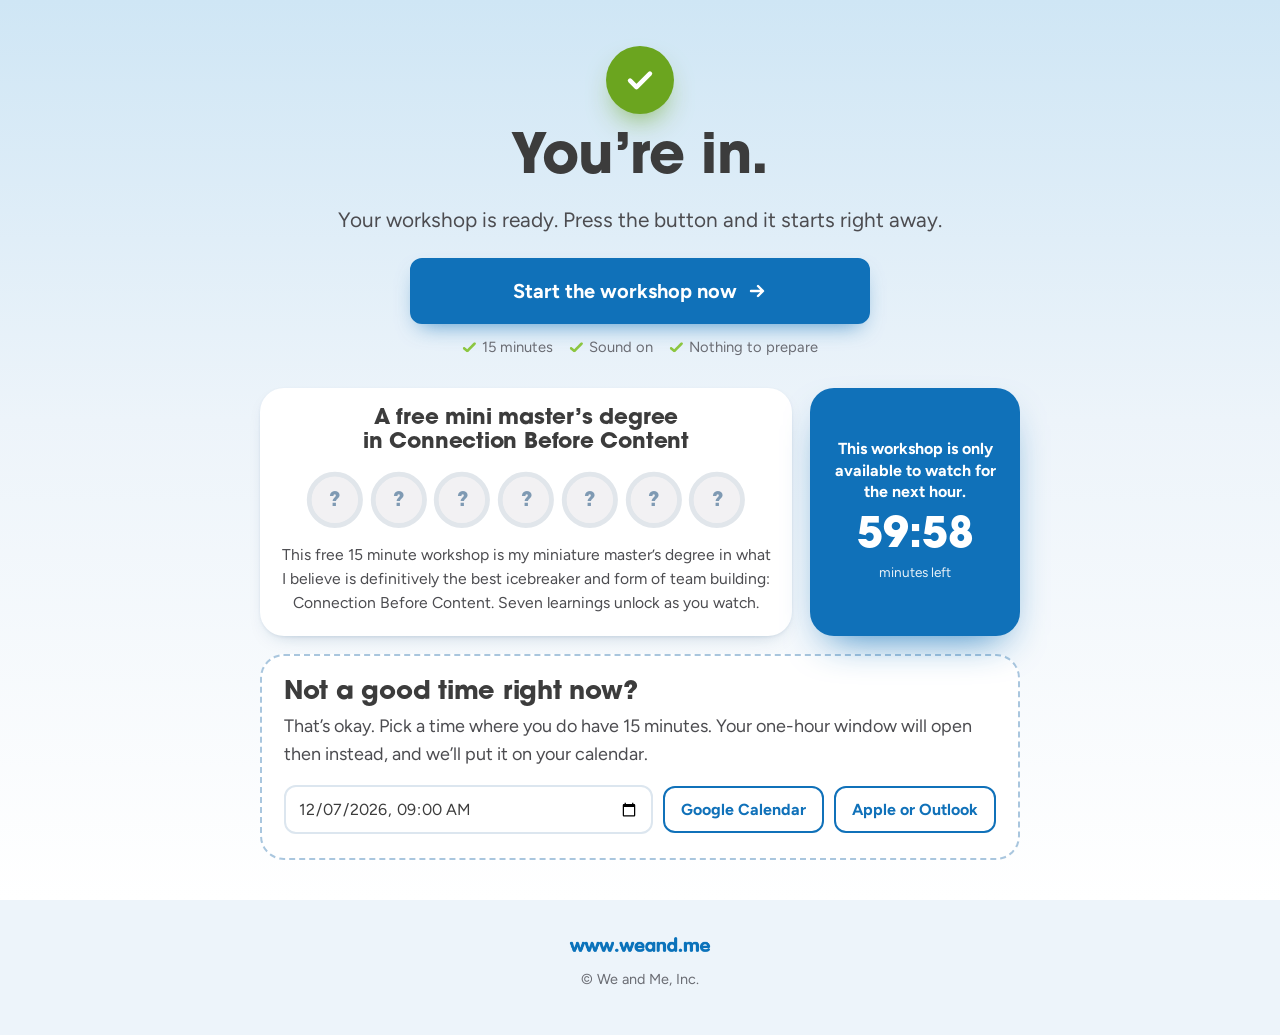
==== commit 54ef3aff: "Free mini master's framing, Black Friday deal item and banner, bolder kit button at 0:30, learnings " ====
--- a/confirm.html
+++ b/confirm.html
@@ -30,9 +30,9 @@
 
       <div class="duo">
       <div class="lpreview">
-        <h3>7 learnings and a $1,000 gift for facilitators</h3>
-        <div class="licons gifted" aria-hidden="true"><span class="li mystery"><svg class="ring" viewBox="0 0 36 36" aria-hidden="true"><circle cx="18" cy="18" r="16"/></svg><span class="glyph">?</span></span><span class="li mystery"><svg class="ring" viewBox="0 0 36 36" aria-hidden="true"><circle cx="18" cy="18" r="16"/></svg><span class="glyph">?</span></span><span class="li mystery"><svg class="ring" viewBox="0 0 36 36" aria-hidden="true"><circle cx="18" cy="18" r="16"/></svg><span class="glyph">?</span></span><span class="li mystery"><svg class="ring" viewBox="0 0 36 36" aria-hidden="true"><circle cx="18" cy="18" r="16"/></svg><span class="glyph">?</span></span><span class="li mystery"><svg class="ring" viewBox="0 0 36 36" aria-hidden="true"><circle cx="18" cy="18" r="16"/></svg><span class="glyph">?</span></span><span class="li mystery"><svg class="ring" viewBox="0 0 36 36" aria-hidden="true"><circle cx="18" cy="18" r="16"/></svg><span class="glyph">?</span></span><span class="li mystery"><svg class="ring" viewBox="0 0 36 36" aria-hidden="true"><circle cx="18" cy="18" r="16"/></svg><span class="glyph">?</span></span><span class="li gift"><svg class="ring" viewBox="0 0 36 36" aria-hidden="true"><circle cx="18" cy="18" r="16"/></svg><span class="glyph"><svg viewBox="0 0 24 24" fill="none" stroke="currentColor" stroke-width="2.2" stroke-linecap="round" stroke-linejoin="round" aria-hidden="true"><rect x="4" y="10" width="16" height="10" rx="2"/><path d="M3 7.5h18V10H3zM12 7.5V20M12 7.5C10.5 4 7 4 7 6s3 1.5 5 1.5M12 7.5c1.5-3.5 5-3.5 5-1.5s-3 1.5-5 1.5"/></svg></span></span></div>
-        <p>Seven learnings unlock as you watch what I believe is definitively the best icebreaker and form of team building: Connection Before Content. Toward the end, I unbox a kit with 100+ icebreaker and team building activities, plus workshop bonuses that bring the total value to $1,000.</p>
+        <h3>A free mini master’s degree in Connection Before Content</h3>
+        <div class="licons" aria-hidden="true"><span class="li mystery"><svg class="ring" viewBox="0 0 36 36" aria-hidden="true"><circle cx="18" cy="18" r="16"/></svg><span class="glyph">?</span></span><span class="li mystery"><svg class="ring" viewBox="0 0 36 36" aria-hidden="true"><circle cx="18" cy="18" r="16"/></svg><span class="glyph">?</span></span><span class="li mystery"><svg class="ring" viewBox="0 0 36 36" aria-hidden="true"><circle cx="18" cy="18" r="16"/></svg><span class="glyph">?</span></span><span class="li mystery"><svg class="ring" viewBox="0 0 36 36" aria-hidden="true"><circle cx="18" cy="18" r="16"/></svg><span class="glyph">?</span></span><span class="li mystery"><svg class="ring" viewBox="0 0 36 36" aria-hidden="true"><circle cx="18" cy="18" r="16"/></svg><span class="glyph">?</span></span><span class="li mystery"><svg class="ring" viewBox="0 0 36 36" aria-hidden="true"><circle cx="18" cy="18" r="16"/></svg><span class="glyph">?</span></span><span class="li mystery"><svg class="ring" viewBox="0 0 36 36" aria-hidden="true"><circle cx="18" cy="18" r="16"/></svg><span class="glyph">?</span></span></div>
+        <p>This free 15 minute workshop is my miniature master’s degree in what I believe is definitively the best icebreaker and form of team building: Connection Before Content. Seven learnings unlock as you watch.</p>
       </div>
 
       <div class="window" id="window">
--- a/assets/style.css
+++ b/assets/style.css
@@ -803,3 +803,34 @@
 .d-live{margin:16px 0 8px;text-align:center;font-size:.95rem;color:var(--text);font-weight:700}
 .d-live b{color:var(--purple);font-variant-numeric:tabular-nums}
 .d-live[hidden]{display:none}
+/* v13: the white border was inside the 16:9 box, so the video area was slightly too wide and YouTube added thin black side bars */
+.player{box-sizing:content-box}
+/* v14: make the order panel bonus countdown easy to spot */
+.d-live{display:flex;align-items:center;justify-content:space-between;gap:12px;margin:14px 0 10px;padding:12px 16px;background:var(--pale-purple,#F6F0F7);border:2px solid var(--purple);border-radius:14px;text-align:left;color:var(--purple);font-weight:700;font-size:1rem}
+.d-live b{font-family:var(--head);font-size:1.7rem;line-height:1;color:var(--purple);font-variant-numeric:tabular-nums}
+body.bonus-expired .d-live{background:var(--pale-gray,#F2F1F3);border-color:#ccc;color:var(--text);justify-content:center}
+/* v15: bolder "Get the kit on Chad's desk" button, and a Black Friday label in the order panel */
+.early-kit.wide{background:var(--green-dark,#6BA51F);border-color:var(--green-dark,#6BA51F);color:#fff;font-size:1.05rem;padding:12px 30px;box-shadow:0 10px 22px -10px rgba(107,165,31,.9)}
+.early-kit.wide:hover{background:#5d9119;border-color:#5d9119;color:#fff}
+.d-bf{margin:14px 0 10px;padding:12px 16px;background:#111;color:#fff;border-radius:14px;text-align:center;font-family:var(--head);font-size:1.35rem;line-height:1.1}
+/* v15b: before the reveal, size the video to the screen height so the learnings row stays in view */
+.tuck-head .early-kit.wide{margin-left:4px;padding:9px 22px;font-size:1rem;min-width:0}
+@media(min-width:701px){body:not(.revealed) .room{max-width:min(1000px,calc((100vh - 440px) * 1.7778 + 12px))}}
+@media(max-width:700px){.tuck-head .early-kit.wide{order:4;flex-basis:100%;margin:8px 0 0}}
+body:not(.revealed) .tuck-hint{display:none}
+body:not(.revealed) .tuck-head{flex-wrap:nowrap;align-items:center}
+@media(min-width:701px) and (max-height:820px){body:not(.revealed) .watch-head p{display:none}body:not(.revealed) .watch-head{padding-bottom:14px}}
+@media(min-width:701px) and (max-height:820px){body:not(.revealed) .room{max-width:min(1000px,calc((100vh - 390px) * 1.7778 + 12px))}}
+@media(max-width:700px){body:not(.revealed) .tuck-head{flex-wrap:wrap}body:not(.revealed) .tuck-head .early-kit.wide{order:4;flex-basis:100%;width:100%;margin:10px 0 0;text-align:center;justify-content:center}}
+/* v16: Black Friday ticket */
+.d-bf{position:relative;overflow:hidden;display:grid;gap:2px;margin:16px 0 12px;padding:18px 20px 16px;background:radial-gradient(120% 140% at 0% 0%,#2a2a2e 0%,#111 60%);color:#fff;border-radius:16px;text-align:center;font-family:var(--body,Figtree,sans-serif);line-height:1.1;box-shadow:0 10px 24px rgba(0,0,0,.22),inset 0 0 0 2px var(--green,#8CC640)}
+.d-bf::before,.d-bf::after{content:"";position:absolute;top:50%;width:22px;height:22px;margin-top:-11px;border-radius:50%;background:#fff}
+.d-bf::before{left:-11px}.d-bf::after{right:-11px}
+.d-bf .bf-kicker{justify-self:center;background:var(--green,#8CC640);color:#111;font-weight:700;font-size:.8rem;border-radius:999px;padding:4px 12px;margin-bottom:6px}
+.d-bf .bf-big{font-family:var(--head);font-size:2rem;letter-spacing:-.01em;color:#fff}
+.d-bf .bf-sub{font-size:.92rem;color:#d7e9bf;margin-top:4px}
+.d-bf .bf-stars{position:absolute;right:16px;top:10px;width:38px;opacity:.95;pointer-events:none}
+.oto-h + .oto-tag{margin-top:10px}
+.d-bf{min-height:max-content;flex-shrink:0}
+.drawer .body{grid-auto-rows:max-content}
+.d-bf .bf-stars{right:12px;top:8px;width:28px}
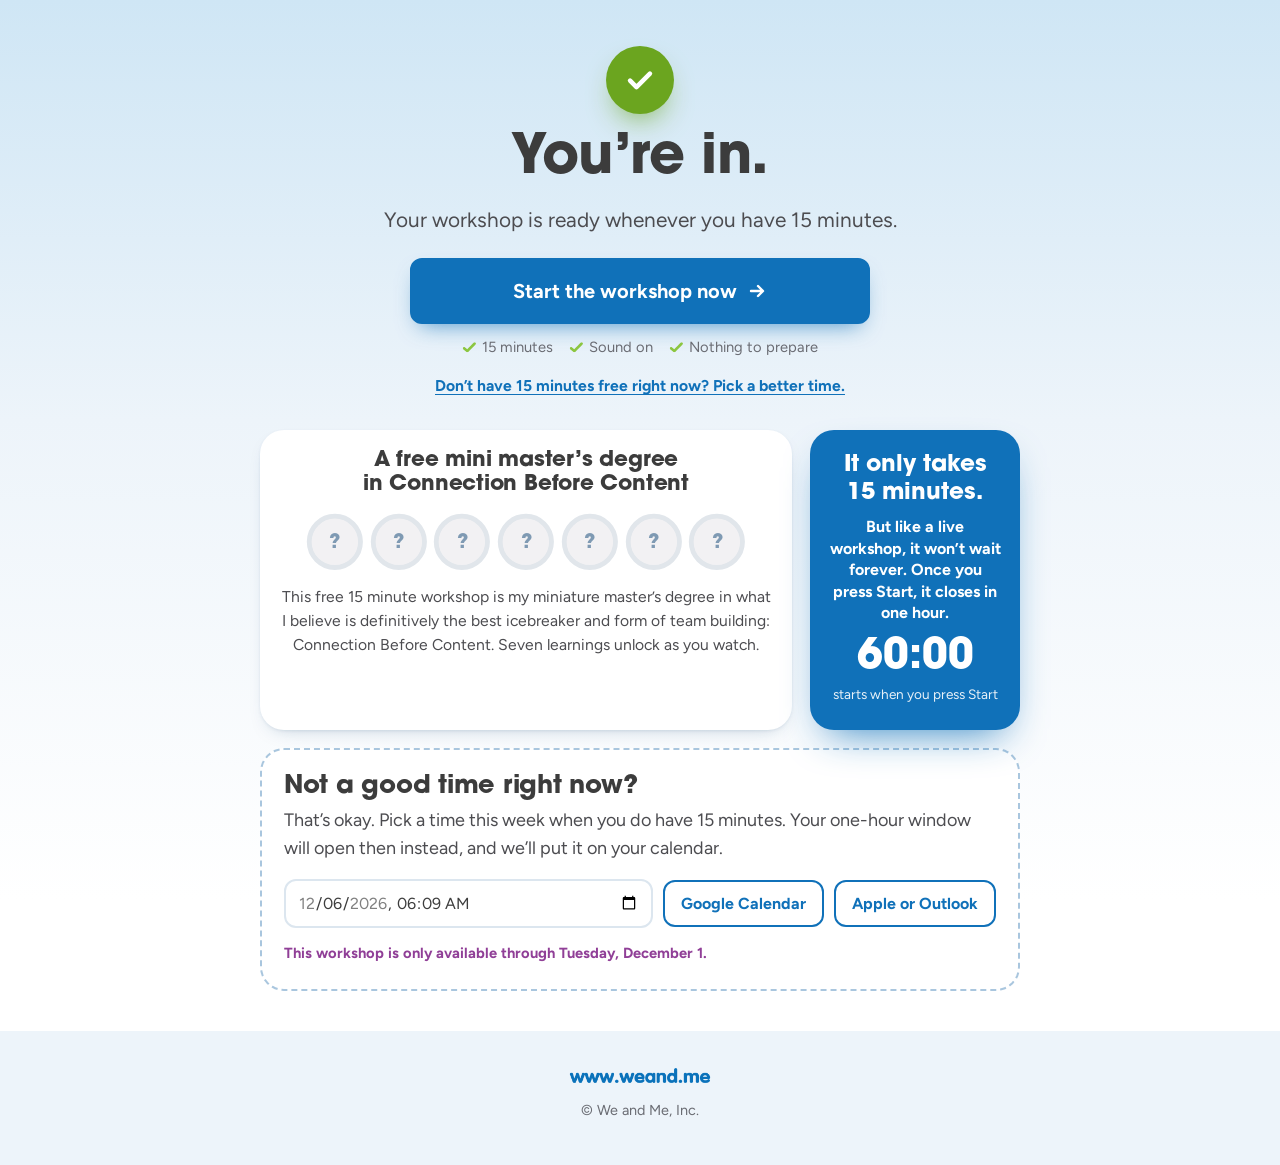
==== commit e3937ef3: "Hour starts on Start, Black Friday bonuses through Dec 1, calendar limited to this week, ended scree" ====
--- a/confirm.html
+++ b/confirm.html
@@ -9,7 +9,7 @@
 <link rel="preconnect" href="https://fonts.googleapis.com">
 <link rel="preconnect" href="https://fonts.gstatic.com" crossorigin>
 <link href="https://fonts.googleapis.com/css2?family=Figtree:wght@400;700&display=swap" rel="stylesheet">
-<link rel="stylesheet" href="assets/style.css">
+<link rel="stylesheet" href="assets/style.css?v=20">
 </head>
 <body>
 <div class="watch-bg" style="min-height:100vh">
@@ -17,7 +17,7 @@
     <div class="confirm">
       <div class="tick"><svg viewBox="0 0 24 24" fill="none" aria-hidden="true"><path d="M5 12.5l4.5 4.5L19 7.5" stroke="#fff" stroke-width="3.2" stroke-linecap="round" stroke-linejoin="round"/></svg></div>
       <h1 id="hi">You’re in.</h1>
-      <p class="lede">Your workshop is ready. Press the button and it starts right away.</p>
+      <p class="lede">Your workshop is ready whenever you have 15 minutes.</p>
 
       <a class="btn big" id="go" href="watch.html">Start the workshop now
         <svg viewBox="0 0 20 20" fill="none" aria-hidden="true"><path d="M4 10h11M11 5l5 5-5 5" stroke="#fff" stroke-width="2.4" stroke-linecap="round" stroke-linejoin="round"/></svg>
@@ -27,6 +27,7 @@
         <span><img src="assets/plain-green-Checkmark.svg" alt="">Sound on</span>
         <span><img src="assets/plain-green-Checkmark.svg" alt="">Nothing to prepare</span>
       </p>
+      <p class="notnow"><a href="#later" id="notNow">Don’t have 15 minutes free right now? Pick a better time.</a></p>
 
       <div class="duo">
       <div class="lpreview">
@@ -36,14 +37,14 @@
       </div>
 
       <div class="window" id="window">
-        <p id="winText">This workshop is only available to watch for the next hour.</p>
-        <div class="clock" aria-live="off"><span data-count="watch">60:00</span><small>minutes left</small></div>
+        <p id="winText"><span class="win-big">It only takes 15 minutes.</span> But like a live workshop, it won’t wait forever. Once you press Start, it closes in one hour.</p>
+        <div class="clock" aria-live="off"><span data-count="watch">60:00</span><small id="clockLabel">starts when you press Start</small></div>
       </div>
       </div>
 
-      <div class="later">
+      <div class="later" id="later">
         <h3>Not a good time right now?</h3>
-        <p>That’s okay. Pick a time where you do have 15 minutes. Your one-hour window will open then instead, and we’ll put it on your calendar.</p>
+        <p>That’s okay. Pick a time this week when you do have 15 minutes. Your one-hour window will open then instead, and we’ll put it on your calendar.</p>
         <div class="later-row">
           <label for="when" style="position:absolute;width:1px;height:1px;overflow:hidden;clip:rect(0 0 0 0)">When do you want to watch?</label>
           <input id="when" type="datetime-local">
@@ -51,6 +52,7 @@
           <a class="btn ghost" id="ics" href="#" download="connection-before-content-workshop.ics">Apple or Outlook</a>
         </div>
         <p class="saved" id="saved" hidden></p>
+        <p class="later-note" id="laterNote">This workshop is only available through Tuesday, December 1.</p>
       </div>
     </div>
   </main>
@@ -60,24 +62,29 @@
   </footer>
 </div>
 
-<script src="assets/config.js"></script>
-<script src="assets/funnel.js"></script>
+<script src="assets/config.js?v=20"></script>
+<script src="assets/funnel.js?v=20"></script>
 <script>
 (function(){
-  var LS = WS.LS, $ = function(id){ return document.getElementById(id); };
-  if(!LS.get('ws_registered')) LS.set('ws_registered', String(Date.now()));   // someone landed here directly
+  var C = window.WORKSHOP, LS = WS.LS, $ = function(id){ return document.getElementById(id); };
+  // the one hour now starts when they click Start, not when they land here
+  if(!LS.get('ws_registered')) LS.set('ws_registered', String(Date.now()));
+  function running(){ var s = parseInt(LS.get('ws_window') || '0', 10); return s && s <= Date.now() && WS.watchDeadline() > Date.now(); }
   var name = LS.get('ws_name');
   if(name) $('hi').textContent = 'You’re in, ' + name.slice(0, 24) + '.';
   var watchUrl = new URL('watch.html' + location.search, location.href).href;
   $('go').href = 'watch.html' + location.search;
 
-  WS.countdown('watch');
+  // their hour is already ticking (they clicked Start earlier, or a scheduled time arrived): show it live
+  if(running()){ WS.countdown('watch'); $('winText').textContent = 'Your hour is already running. Jump back in before it closes.'; $('clockLabel').textContent = 'minutes left'; }
+  $('go').addEventListener('click', function(){ if(!running()){ LS.set('ws_window', String(Date.now())); } WS.track('StartClicked'); });
+  $('notNow').addEventListener('click', function(e){ e.preventDefault(); $('later').scrollIntoView({behavior:'smooth', block:'center'}); });
   function paintWindow(){
     var start = parseInt(LS.get('ws_window') || '0', 10);
     if(start && start > Date.now()){
       $('winText').textContent = 'Your one-hour window opens ' + new Date(start).toLocaleString([], {weekday:'long', hour:'numeric', minute:'2-digit'}) + '.';
       document.querySelector('#window .clock').hidden = true;
-    } else { $('winText').textContent = 'This workshop is only available to watch for the next hour.'; document.querySelector('#window .clock').hidden = false; }
+    } else { document.querySelector('#window .clock').hidden = false; }
   }
   paintWindow();
 
@@ -85,10 +92,14 @@
   var d = new Date(); d.setDate(d.getDate() + 1); d.setHours(9, 0, 0, 0);
   function local(dt){ var p = function(n){ return ('0' + n).slice(-2); }; return dt.getFullYear() + '-' + p(dt.getMonth() + 1) + '-' + p(dt.getDate()) + 'T' + p(dt.getHours()) + ':' + p(dt.getMinutes()); }
   function utc(dt){ return dt.toISOString().replace(/[-:]/g, '').replace(/\.\d{3}/, ''); }
-  when.value = local(d); when.min = local(new Date());
+  // Black Friday week only: no picking a time after the deal ends
+  var last = C.dealEndsAt ? new Date(Date.parse(C.dealEndsAt) - 20 * 60000) : null;
+  if(last && d > last) d = new Date(Math.max(Date.now() + 5 * 60000, last.getTime()));
+  when.value = local(d); when.min = local(new Date()); if(last) when.max = local(last);
+  if(C.dealEndsLabel) $('laterNote').textContent = 'This workshop is only available through ' + C.dealEndsLabel + '.'; else $('laterNote').hidden = true;
   var title = 'Watch: Connection Before Content workshop (15 min)';
   var details = 'Your free workshop with Chad Littlefield. It’s open for one hour from this time. Press play here: ' + watchUrl;
-  function pick(){ var s = new Date(when.value); return isNaN(s) ? d : s; }
+  function pick(){ var s = new Date(when.value); if(isNaN(s)) return d; if(last && s > last) return last; return s; }
   function build(){
     var s = pick(), e = new Date(s.getTime() + 20 * 60000);
     $('gcal').href = 'https://calendar.google.com/calendar/render?action=TEMPLATE&text=' + encodeURIComponent(title) + '&details=' + encodeURIComponent(details) + '&dates=' + utc(s) + '/' + utc(e);
@@ -102,6 +113,7 @@
     $('saved').hidden = false; $('saved').textContent = 'Saved. Your workshop will be open for one hour starting ' + s.toLocaleString([], {weekday:'long', month:'short', day:'numeric', hour:'numeric', minute:'2-digit'}) + '.';
     WS.track('ScheduledLater');
   }
+  when.addEventListener('change', function(){ var s = new Date(when.value); if(last && s > last){ when.value = local(last); build(); } });
   when.addEventListener('input', build); build();
   $('gcal').addEventListener('click', save); $('ics').addEventListener('click', save);
   WS.track('CompleteRegistration');
--- a/assets/style.css
+++ b/assets/style.css
@@ -834,3 +834,37 @@
 .d-bf{min-height:max-content;flex-shrink:0}
 .drawer .body{grid-auto-rows:max-content}
 .d-bf .bf-stars{right:12px;top:8px;width:28px}
+/* v17: Safari splits column cards and leaves stray shadows; keep cards whole, and lay the 3-card wall out as a plain grid */
+.lv{display:block;width:100%;-webkit-column-break-inside:avoid;page-break-inside:avoid;break-inside:avoid;transform:none!important;transition:opacity .7s ease!important}
+.lovewall.short{columns:auto;display:grid;grid-template-columns:repeat(3,minmax(0,1fr));gap:18px;align-items:start}
+.lovewall.short .lv{margin:0}
+@media(max-width:900px){.lovewall.short{grid-template-columns:1fr;max-width:560px;margin-left:auto;margin-right:auto}}
+/* v17: nothing may push the page wider than the screen (hidden kit tooltips did on phones) */
+html,body{max-width:100%;overflow-x:hidden}
+@supports (overflow:clip){html,body{overflow-x:clip}}
+.lvw{-webkit-column-break-inside:avoid;page-break-inside:avoid;break-inside:avoid;padding-bottom:18px}
+.lovewall .lv{margin:0}
+.lovewall.short .lvw{padding-bottom:0}
+@media(max-width:700px){body:not(.revealed) .watch-head{padding-bottom:12px}body:not(.revealed) .watch-head p{margin-top:4px;font-size:.95rem}}
+/* v17: Safari ignores backface-visibility when a parent clips (the tucked row), so it showed the answers mirrored.
+   Hide the face that should be away from the viewer, swapping at the half-way point of the flip. */
+.note .face{transition:visibility 0s linear .4s}
+.note:not(.open) .front{visibility:hidden}
+.note.open .back{visibility:hidden}
+.player.tap-to-play::after{content:"Tap the video to play";position:absolute;left:50%;top:50%;transform:translate(-50%,-50%);background:rgba(17,17,17,.82);color:#fff;font:700 1rem/1 var(--body);padding:12px 18px;border-radius:999px;pointer-events:none;z-index:3;white-space:nowrap}
+/* v18: short screens (a phone on its side) must never get the height-based width cap, or the video shrinks to nothing */
+@media(max-height:600px){body:not(.revealed) .room{max-width:1000px!important}body:not(.revealed) .watch-head p{display:none}body:not(.revealed) .watch-head{padding-bottom:12px}}
+/* phone on its side: hide the title so the whole video fits the screen height */
+@media(max-height:600px) and (orientation:landscape){body:not(.revealed) .watch-head{display:none}.room,body:not(.revealed) .room{max-width:max(320px,calc((100vh - 84px) * 1.7778))!important}}
+
+/* v19 confirm: hour starts on click */
+.notnow{margin-top:14px;text-align:center}.notnow a{color:var(--blue);font-weight:700;font-size:.98rem;text-decoration:underline;text-underline-offset:3px}
+.pill.ended i{background:#D64545}
+.closed-again{margin-top:22px;font-size:.95rem;color:var(--ink)}.closed-again a{color:var(--blue);font-weight:700;text-decoration:underline;text-underline-offset:3px}
+.win-big{display:block;font-family:var(--head);font-size:1.45rem;line-height:1.2;margin-bottom:8px}
+#window p{font-weight:700}
+.closed-gif{display:block;width:100%;max-width:640px;height:auto;margin:40px auto 0;border-radius:24px;box-shadow:0 22px 50px -24px rgba(20,40,80,.55)}
+.later-note{margin-top:14px;font-size:.92rem;font-weight:700;color:var(--purple)}
+.kc-bf{margin:16px 0 0}.kc-bf + .kc-bonus{margin-top:12px}body.bonus-expired .kc-bf{display:none}
+@media(max-width:400px){.kc-bf .bf-big{font-size:1.7rem}}
+.kc-bf{padding:14px 14px 12px}.kc-bf .bf-big{font-size:1.65rem;white-space:nowrap}.kc-bf .bf-sub{font-size:.82rem}.kc-bf .bf-stars{width:24px;right:10px;top:6px}
